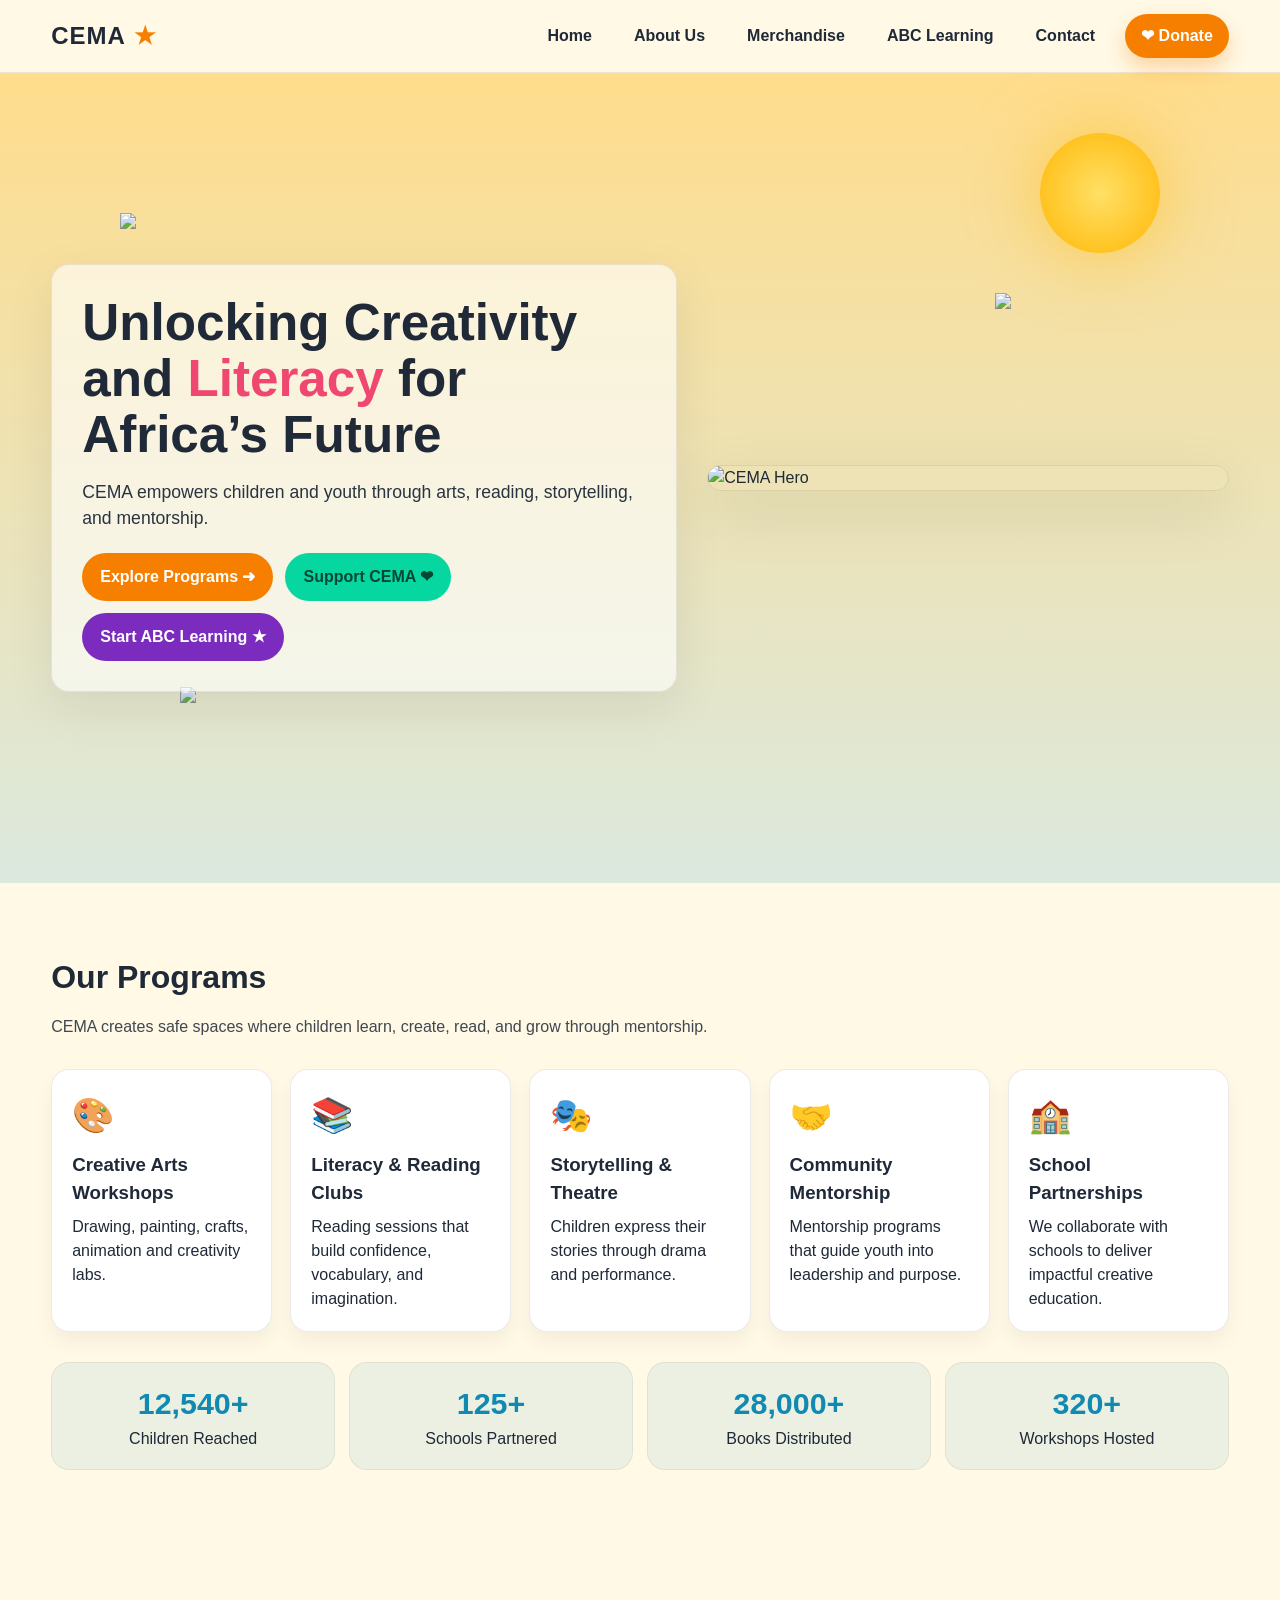
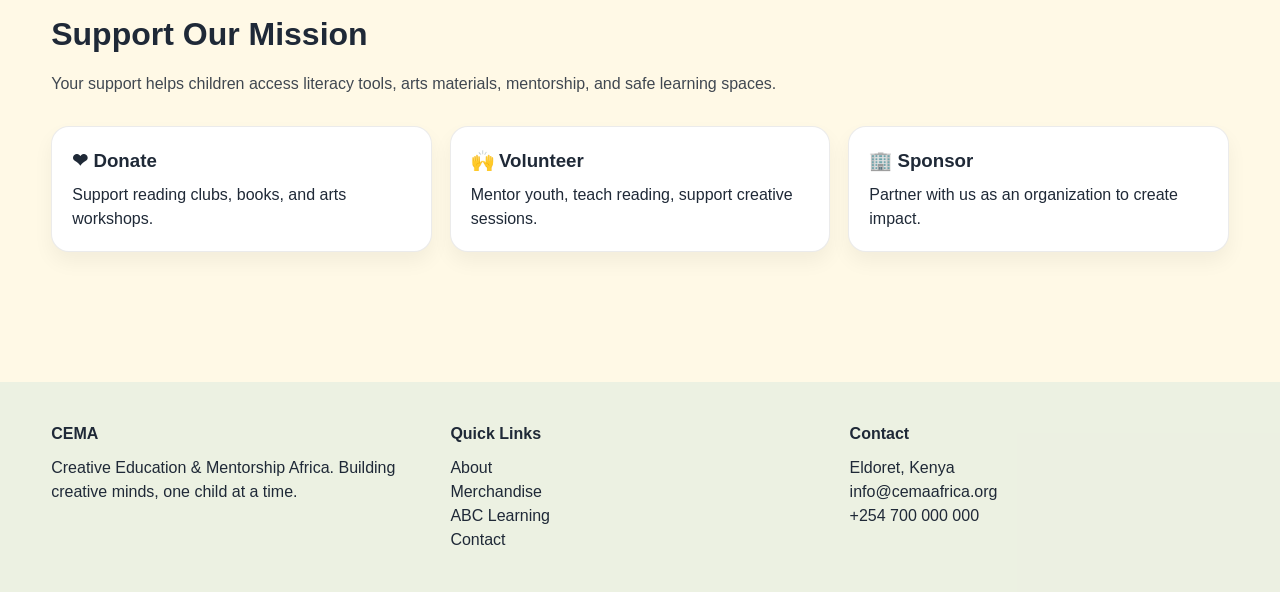
==== index.html @ 1381dd9b "Add files via upload" ====
<!DOCTYPE html>
<html lang="en">
<head>
  <meta charset="UTF-8"/>
  <meta name="viewport" content="width=device-width, initial-scale=1.0"/>
  <title>CEMA | Home</title>
  <link rel="stylesheet" href="style.css"/>
</head>
<body>

<header>
  <div class="container navbar">
    <div class="logo">CEMA<span>★</span></div>

    <div class="mobile-toggle" onclick="toggleMenu()">☰</div>

    <nav id="navLinks">
      <a href="index.html">Home</a>
      <a href="about.html">About Us</a>
      <a href="merchandise.html">Merchandise</a>
      <a href="abc.html">ABC Learning</a>
      <a href="contact.html">Contact</a>
      <a class="btn-donate" href="#support">❤ Donate</a>
    </nav>
  </div>
</header>

<section class="hero" id="hero">
  <div class="hero-bg" id="heroBg"></div>

  <div class="hero-scene" id="heroScene">
    <div class="sun"></div>

    <img class="float-book one" src="https://cdn-icons-png.flaticon.com/512/29/29302.png" />
    <img class="float-book two" src="https://cdn-icons-png.flaticon.com/512/29/29302.png" />
    <img class="float-book three" src="https://cdn-icons-png.flaticon.com/512/29/29302.png" />

    <img class="bird one" src="https://cdn-icons-png.flaticon.com/512/616/616490.png" />
    <img class="bird two" src="https://cdn-icons-png.flaticon.com/512/616/616490.png" />
  </div>

  <div class="container hero-content">
    <div class="hero-text">
      <h1>Unlocking Creativity and <span>Literacy</span> for Africa’s Future</h1>
      <p>
        CEMA empowers children and youth through arts, reading, storytelling,
        and mentorship.
      </p>

      <div class="hero-actions">
        <a href="#programs" class="btn primary">Explore Programs ➜</a>
        <a href="#support" class="btn green">Support CEMA ❤</a>
        <a href="abc.html" class="btn purple">Start ABC Learning ★</a>
      </div>
    </div>

    <div class="hero-illustration">
      <!-- Replace with your hero illustration -->
      <img src="https://images.unsplash.com/photo-1529390079861-591de354faf5?auto=format&fit=crop&w=1200&q=60" alt="CEMA Hero"/>
    </div>
  </div>
</section>

<section class="section" id="programs">
  <div class="container">
    <h2 class="section-title">Our Programs</h2>
    <p class="section-subtitle">
      CEMA creates safe spaces where children learn, create, read, and grow through mentorship.
    </p>

    <div class="card-grid">
      <div class="card">
        <div class="icon">🎨</div>
        <h3>Creative Arts Workshops</h3>
        <p>Drawing, painting, crafts, animation and creativity labs.</p>
      </div>

      <div class="card">
        <div class="icon">📚</div>
        <h3>Literacy & Reading Clubs</h3>
        <p>Reading sessions that build confidence, vocabulary, and imagination.</p>
      </div>

      <div class="card">
        <div class="icon">🎭</div>
        <h3>Storytelling & Theatre</h3>
        <p>Children express their stories through drama and performance.</p>
      </div>

      <div class="card">
        <div class="icon">🤝</div>
        <h3>Community Mentorship</h3>
        <p>Mentorship programs that guide youth into leadership and purpose.</p>
      </div>

      <div class="card">
        <div class="icon">🏫</div>
        <h3>School Partnerships</h3>
        <p>We collaborate with schools to deliver impactful creative education.</p>
      </div>
    </div>

    <div class="stats">
      <div class="stat-box">
        <h2>12,540+</h2>
        <p>Children Reached</p>
      </div>
      <div class="stat-box">
        <h2>125+</h2>
        <p>Schools Partnered</p>
      </div>
      <div class="stat-box">
        <h2>28,000+</h2>
        <p>Books Distributed</p>
      </div>
      <div class="stat-box">
        <h2>320+</h2>
        <p>Workshops Hosted</p>
      </div>
    </div>
  </div>
</section>

<section class="section" id="support">
  <div class="container">
    <h2 class="section-title">Support Our Mission</h2>
    <p class="section-subtitle">
      Your support helps children access literacy tools, arts materials, mentorship, and safe learning spaces.
    </p>

    <div class="card-grid">
      <div class="card">
        <h3>❤ Donate</h3>
        <p>Support reading clubs, books, and arts workshops.</p>
      </div>

      <div class="card">
        <h3>🙌 Volunteer</h3>
        <p>Mentor youth, teach reading, support creative sessions.</p>
      </div>

      <div class="card">
        <h3>🏢 Sponsor</h3>
        <p>Partner with us as an organization to create impact.</p>
      </div>
    </div>
  </div>
</section>

<footer>
  <div class="container footer-grid">
    <div>
      <h4>CEMA</h4>
      <p>Creative Education & Mentorship Africa. Building creative minds, one child at a time.</p>
    </div>

    <div>
      <h4>Quick Links</h4>
      <p><a href="about.html">About</a></p>
      <p><a href="merchandise.html">Merchandise</a></p>
      <p><a href="abc.html">ABC Learning</a></p>
      <p><a href="contact.html">Contact</a></p>
    </div>

    <div>
      <h4>Contact</h4>
      <p>Eldoret, Kenya</p>
      <p>info@cemaafrica.org</p>
      <p>+254 700 000 000</p>
    </div>
  </div>
</footer>

<script src="app.js"></script>
</body>
</html>
---- style.css ----
:root{
  --yellow:#FFD166;
  --orange:#F77F00;
  --red:#EF476F;
  --blue:#118AB2;
  --teal:#06D6A0;
  --purple:#7B2CBF;
  --cream:#FFF9E6;
  --dark:#1f2937;
  --soft:#f3f4f6;
  --radius:18px;
}

*{
  margin:0;
  padding:0;
  box-sizing:border-box;
}

body{
  font-family: "Poppins", Arial, sans-serif;
  background: var(--cream);
  color: var(--dark);
  line-height:1.5;
}

a{
  text-decoration:none;
  color: inherit;
}

.container{
  width: min(1200px, 92%);
  margin:auto;
}

header{
  position: sticky;
  top:0;
  z-index:100;
  background: rgba(255, 249, 230, 0.92);
  backdrop-filter: blur(10px);
  border-bottom: 1px solid rgba(0,0,0,0.08);
}

.navbar{
  display:flex;
  justify-content:space-between;
  align-items:center;
  padding:14px 0;
}

.logo{
  font-weight:900;
  font-size:24px;
  letter-spacing:1px;
  display:flex;
  align-items:center;
  gap:8px;
}

.logo span{
  color: var(--orange);
}

nav{
  display:flex;
  gap:18px;
  align-items:center;
}

nav a{
  font-weight:600;
  padding:8px 12px;
  border-radius:999px;
  transition:0.25s;
}

nav a:hover{
  background: rgba(17,138,178,0.12);
  color: var(--blue);
}

.btn-donate{
  background: var(--orange);
  color:white;
  padding:10px 16px;
  border-radius:999px;
  font-weight:800;
  box-shadow: 0 10px 20px rgba(247,127,0,0.3);
}

.btn-donate:hover{
  transform: translateY(-2px);
}

.mobile-toggle{
  display:none;
  cursor:pointer;
  font-size:22px;
  font-weight:800;
}

.hero{
  position:relative;
  min-height: 90vh;
  overflow:hidden;
  display:flex;
  align-items:center;
  padding:50px 0;
}

.hero-bg{
  position:absolute;
  inset:0;
  background: linear-gradient(180deg, rgba(255,209,102,0.7), rgba(17,138,178,0.15));
  z-index:1;
}

.hero-scene{
  position:absolute;
  inset:0;
  z-index:2;
  pointer-events:none;
}

.sun{
  position:absolute;
  top:60px;
  right:120px;
  width:120px;
  height:120px;
  border-radius:50%;
  background: radial-gradient(circle, #FFE066, #FFB703);
  box-shadow: 0 0 70px rgba(255,183,3,0.55);
  animation: pulse 4s ease-in-out infinite;
}

@keyframes pulse{
  0%,100%{ transform:scale(1);}
  50%{ transform:scale(1.08);}
}

.float-book{
  position:absolute;
  width:65px;
  opacity:0.95;
  animation: float 6s ease-in-out infinite;
}

.float-book.one{ top:140px; left:120px;}
.float-book.two{ top:220px; right:220px; animation-duration:7.5s;}
.float-book.three{ bottom:180px; left:180px; animation-duration:8s;}

@keyframes float{
  0%,100%{ transform:translateY(0px) rotate(-3deg);}
  50%{ transform:translateY(-18px) rotate(3deg);}
}

.bird{
  position:absolute;
  width:55px;
  top:110px;
  left:-100px;
  animation: fly 14s linear infinite;
  opacity:0.9;
}

.bird.two{
  top:170px;
  animation-duration:18s;
  animation-delay:2s;
}

@keyframes fly{
  0%{ transform:translateX(0px);}
  100%{ transform:translateX(140vw);}
}

.hero-content{
  position:relative;
  z-index:10;
  display:grid;
  grid-template-columns: 1.2fr 1fr;
  gap:30px;
  align-items:center;
}

.hero-text{
  background: rgba(255,255,255,0.6);
  padding:30px;
  border-radius: var(--radius);
  border: 1px solid rgba(0,0,0,0.08);
  box-shadow: 0 15px 50px rgba(0,0,0,0.08);
}

.hero-text h1{
  font-size: clamp(2.2rem, 4vw, 3.4rem);
  font-weight:900;
  line-height:1.1;
}

.hero-text h1 span{
  color: var(--red);
}

.hero-text p{
  margin-top:15px;
  font-size:1.1rem;
  opacity:0.95;
}

.hero-actions{
  display:flex;
  flex-wrap:wrap;
  gap:12px;
  margin-top:22px;
}

.btn{
  padding:12px 18px;
  border-radius:999px;
  font-weight:800;
  border:none;
  cursor:pointer;
  display:inline-flex;
  align-items:center;
  gap:10px;
  transition:0.25s;
}

.btn.primary{
  background: var(--orange);
  color:white;
}

.btn.green{
  background: var(--teal);
  color:#064635;
}

.btn.purple{
  background: var(--purple);
  color:white;
}

.btn:hover{
  transform: translateY(-3px);
}

.hero-illustration{
  position:relative;
  z-index:10;
  border-radius: var(--radius);
  overflow:hidden;
  border: 1px solid rgba(0,0,0,0.08);
  box-shadow: 0 20px 60px rgba(0,0,0,0.12);
}

.hero-illustration img{
  width:100%;
  height:100%;
  object-fit:cover;
  display:block;
}

.section{
  padding:70px 0;
}

.section-title{
  font-size:2rem;
  font-weight:900;
  margin-bottom:14px;
}

.section-subtitle{
  opacity:0.85;
  margin-bottom:30px;
}

.card-grid{
  display:grid;
  grid-template-columns: repeat(auto-fit, minmax(220px, 1fr));
  gap:18px;
}

.card{
  background:white;
  border-radius: var(--radius);
  padding:20px;
  border:1px solid rgba(0,0,0,0.08);
  transition:0.25s;
  box-shadow: 0 10px 20px rgba(0,0,0,0.05);
}

.card:hover{
  transform: translateY(-6px);
}

.card .icon{
  font-size:34px;
  margin-bottom:10px;
}

.card h3{
  font-weight:900;
  margin-bottom:8px;
}

.stats{
  display:grid;
  grid-template-columns: repeat(auto-fit, minmax(200px, 1fr));
  gap:14px;
  margin-top:30px;
}

.stat-box{
  background: rgba(17,138,178,0.08);
  border-radius: var(--radius);
  padding:18px;
  text-align:center;
  border:1px solid rgba(0,0,0,0.06);
}

.stat-box h2{
  font-size:1.9rem;
  font-weight:900;
  color: var(--blue);
}

.shop-grid{
  display:grid;
  grid-template-columns: repeat(auto-fit, minmax(230px, 1fr));
  gap:18px;
}

.product{
  background:white;
  border-radius: var(--radius);
  padding:16px;
  border:1px solid rgba(0,0,0,0.08);
  transition:0.25s;
}

.product:hover{
  transform: translateY(-6px);
}

.product img{
  width:100%;
  border-radius:14px;
  height:170px;
  object-fit:cover;
  margin-bottom:12px;
}

.product h4{
  font-weight:900;
}

.product .price{
  color: var(--red);
  font-weight:900;
  margin-top:6px;
}

.product button{
  width:100%;
  margin-top:12px;
  padding:10px;
  border-radius:999px;
  background: var(--orange);
  border:none;
  color:white;
  font-weight:800;
  cursor:pointer;
}

.filters{
  display:flex;
  flex-wrap:wrap;
  gap:10px;
  margin-bottom:18px;
}

.filter-btn{
  padding:8px 14px;
  border-radius:999px;
  border:1px solid rgba(0,0,0,0.12);
  cursor:pointer;
  background:white;
  font-weight:700;
}

.filter-btn.active{
  background: var(--blue);
  color:white;
}

.cart-popup{
  position: fixed;
  top:90px;
  right:18px;
  background:white;
  border-radius: var(--radius);
  padding:16px;
  width:320px;
  box-shadow: 0 25px 70px rgba(0,0,0,0.2);
  border:1px solid rgba(0,0,0,0.1);
  display:none;
  z-index:999;
}

.cart-popup.show{
  display:block;
}

.cart-popup h3{
  font-weight:900;
  margin-bottom:10px;
}

.cart-items{
  max-height:180px;
  overflow:auto;
  padding-right:6px;
}

.cart-item{
  display:flex;
  justify-content:space-between;
  margin-bottom:8px;
  font-size:0.95rem;
}

.cart-footer{
  margin-top:10px;
  font-weight:900;
  display:flex;
  justify-content:space-between;
}

.abc-layout{
  display:grid;
  grid-template-columns: 220px 1fr 160px;
  gap:18px;
}

.letters{
  background:white;
  border-radius: var(--radius);
  padding:14px;
  border:1px solid rgba(0,0,0,0.08);
}

.letters-grid{
  display:grid;
  grid-template-columns: repeat(4, 1fr);
  gap:10px;
}

.letter-btn{
  padding:12px;
  border-radius:12px;
  border:none;
  background: rgba(17,138,178,0.1);
  font-weight:900;
  cursor:pointer;
}

.letter-btn.active{
  background: var(--orange);
  color:white;
}

.stage{
  background: white;
  border-radius: var(--radius);
  border:1px solid rgba(0,0,0,0.08);
  min-height:420px;
  position:relative;
  overflow:hidden;
  padding:20px;
}

.stage h2{
  font-size:4rem;
  font-weight:900;
  color: var(--orange);
}

.object{
  position:absolute;
  font-size:50px;
  cursor:pointer;
  transition:0.25s;
}

.object:hover{
  transform: scale(1.15);
}

.magic-panel{
  background:white;
  border-radius: var(--radius);
  padding:14px;
  border:1px solid rgba(0,0,0,0.08);
  display:flex;
  flex-direction:column;
  gap:12px;
  align-items:center;
}

.magic-btn{
  width:100%;
  padding:14px;
  border-radius:14px;
  border:none;
  background: var(--purple);
  color:white;
  font-weight:900;
  cursor:pointer;
}

.magic-btn:hover{
  transform: translateY(-3px);
}

.word-box{
  margin-top:16px;
  background: rgba(255,209,102,0.2);
  padding:14px;
  border-radius:14px;
  font-weight:900;
  display:flex;
  justify-content:space-between;
  align-items:center;
}

.audio-btn{
  background: var(--blue);
  border:none;
  color:white;
  padding:10px 14px;
  border-radius:999px;
  cursor:pointer;
  font-weight:800;
}

.form{
  background:white;
  padding:25px;
  border-radius: var(--radius);
  border:1px solid rgba(0,0,0,0.08);
  max-width:700px;
}

.form input, .form textarea{
  width:100%;
  padding:12px;
  border-radius:14px;
  border:1px solid rgba(0,0,0,0.15);
  margin-top:10px;
  font-size:1rem;
}

.form button{
  margin-top:14px;
  width:100%;
  padding:14px;
  border:none;
  border-radius:999px;
  background: var(--orange);
  color:white;
  font-weight:900;
  cursor:pointer;
}

footer{
  padding:40px 0;
  background: rgba(17,138,178,0.08);
  margin-top:60px;
}

.footer-grid{
  display:grid;
  grid-template-columns: repeat(auto-fit, minmax(220px, 1fr));
  gap:20px;
}

.footer-grid h4{
  font-weight:900;
  margin-bottom:10px;
}

@media(max-width: 900px){
  .hero-content{
    grid-template-columns: 1fr;
  }

  nav{
    display:none;
    flex-direction:column;
    align-items:flex-start;
    padding:10px 0;
    gap:10px;
  }

  nav.show{
    display:flex;
  }

  .mobile-toggle{
    display:block;
  }

  .abc-layout{
    grid-template-columns: 1fr;
  }
}
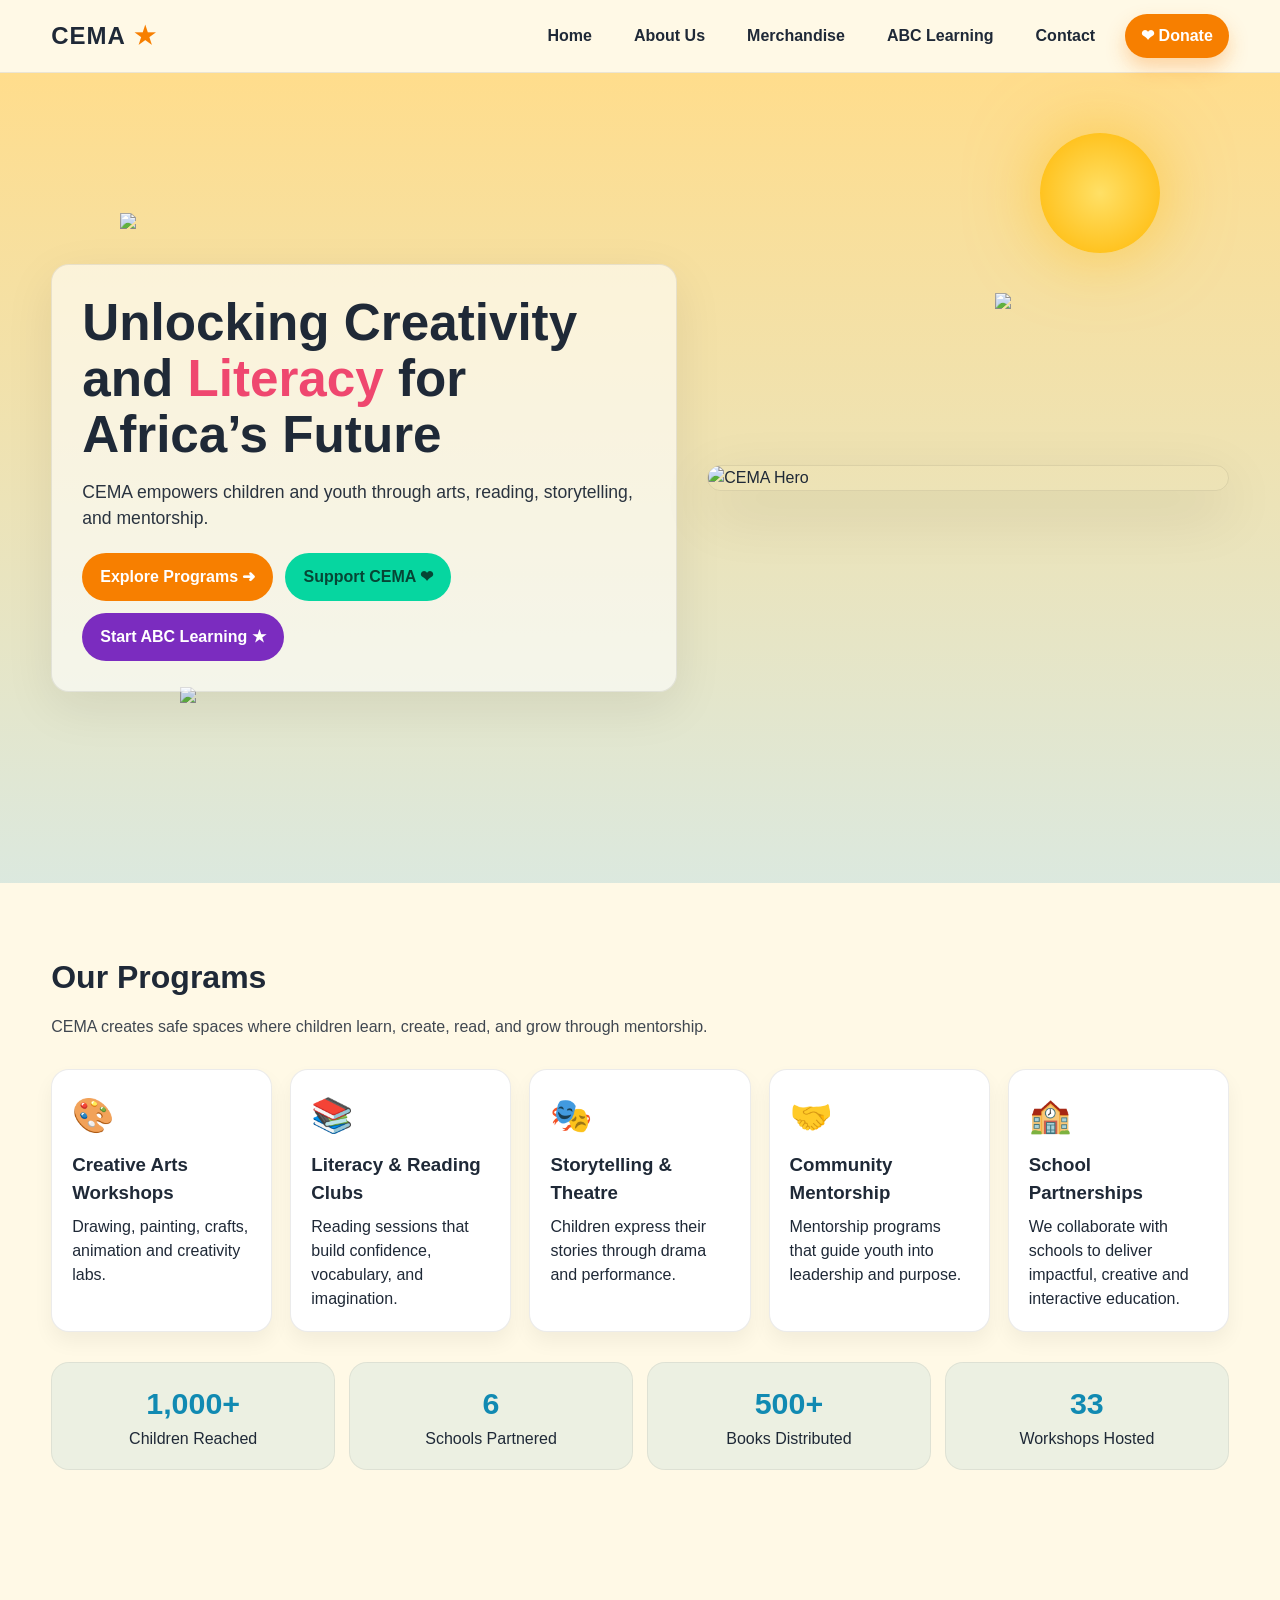
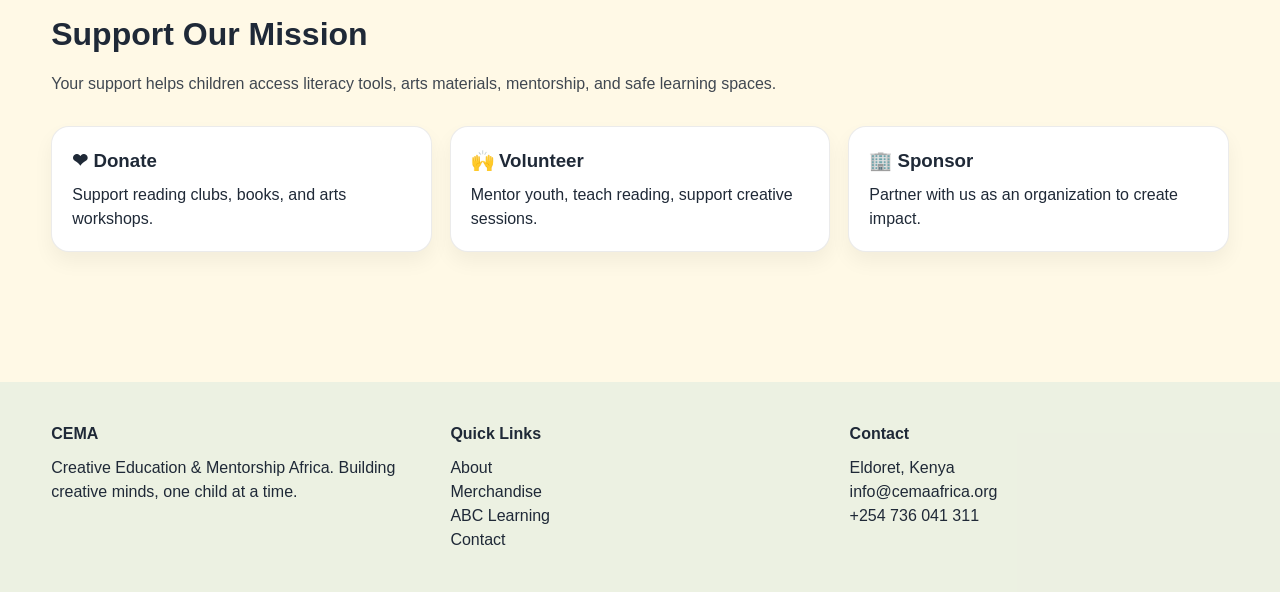
==== commit e7f0d0e5: "Update statistics and contact information in index.html" ====
--- a/index.html
+++ b/index.html
@@ -96,25 +96,25 @@
       <div class="card">
         <div class="icon">🏫</div>
         <h3>School Partnerships</h3>
-        <p>We collaborate with schools to deliver impactful creative education.</p>
+        <p>We collaborate with schools to deliver impactful, creative and interactive education.</p>
       </div>
     </div>
 
     <div class="stats">
       <div class="stat-box">
-        <h2>12,540+</h2>
+        <h2>1,000+</h2>
         <p>Children Reached</p>
       </div>
       <div class="stat-box">
-        <h2>125+</h2>
+        <h2>6</h2>
         <p>Schools Partnered</p>
       </div>
       <div class="stat-box">
-        <h2>28,000+</h2>
+        <h2>500+</h2>
         <p>Books Distributed</p>
       </div>
       <div class="stat-box">
-        <h2>320+</h2>
+        <h2>33</h2>
         <p>Workshops Hosted</p>
       </div>
     </div>
@@ -166,11 +166,11 @@
       <h4>Contact</h4>
       <p>Eldoret, Kenya</p>
       <p>info@cemaafrica.org</p>
-      <p>+254 700 000 000</p>
+      <p>+254 736 041 311</p>
     </div>
   </div>
 </footer>
 
 <script src="app.js"></script>
 </body>
-</html>+</html>
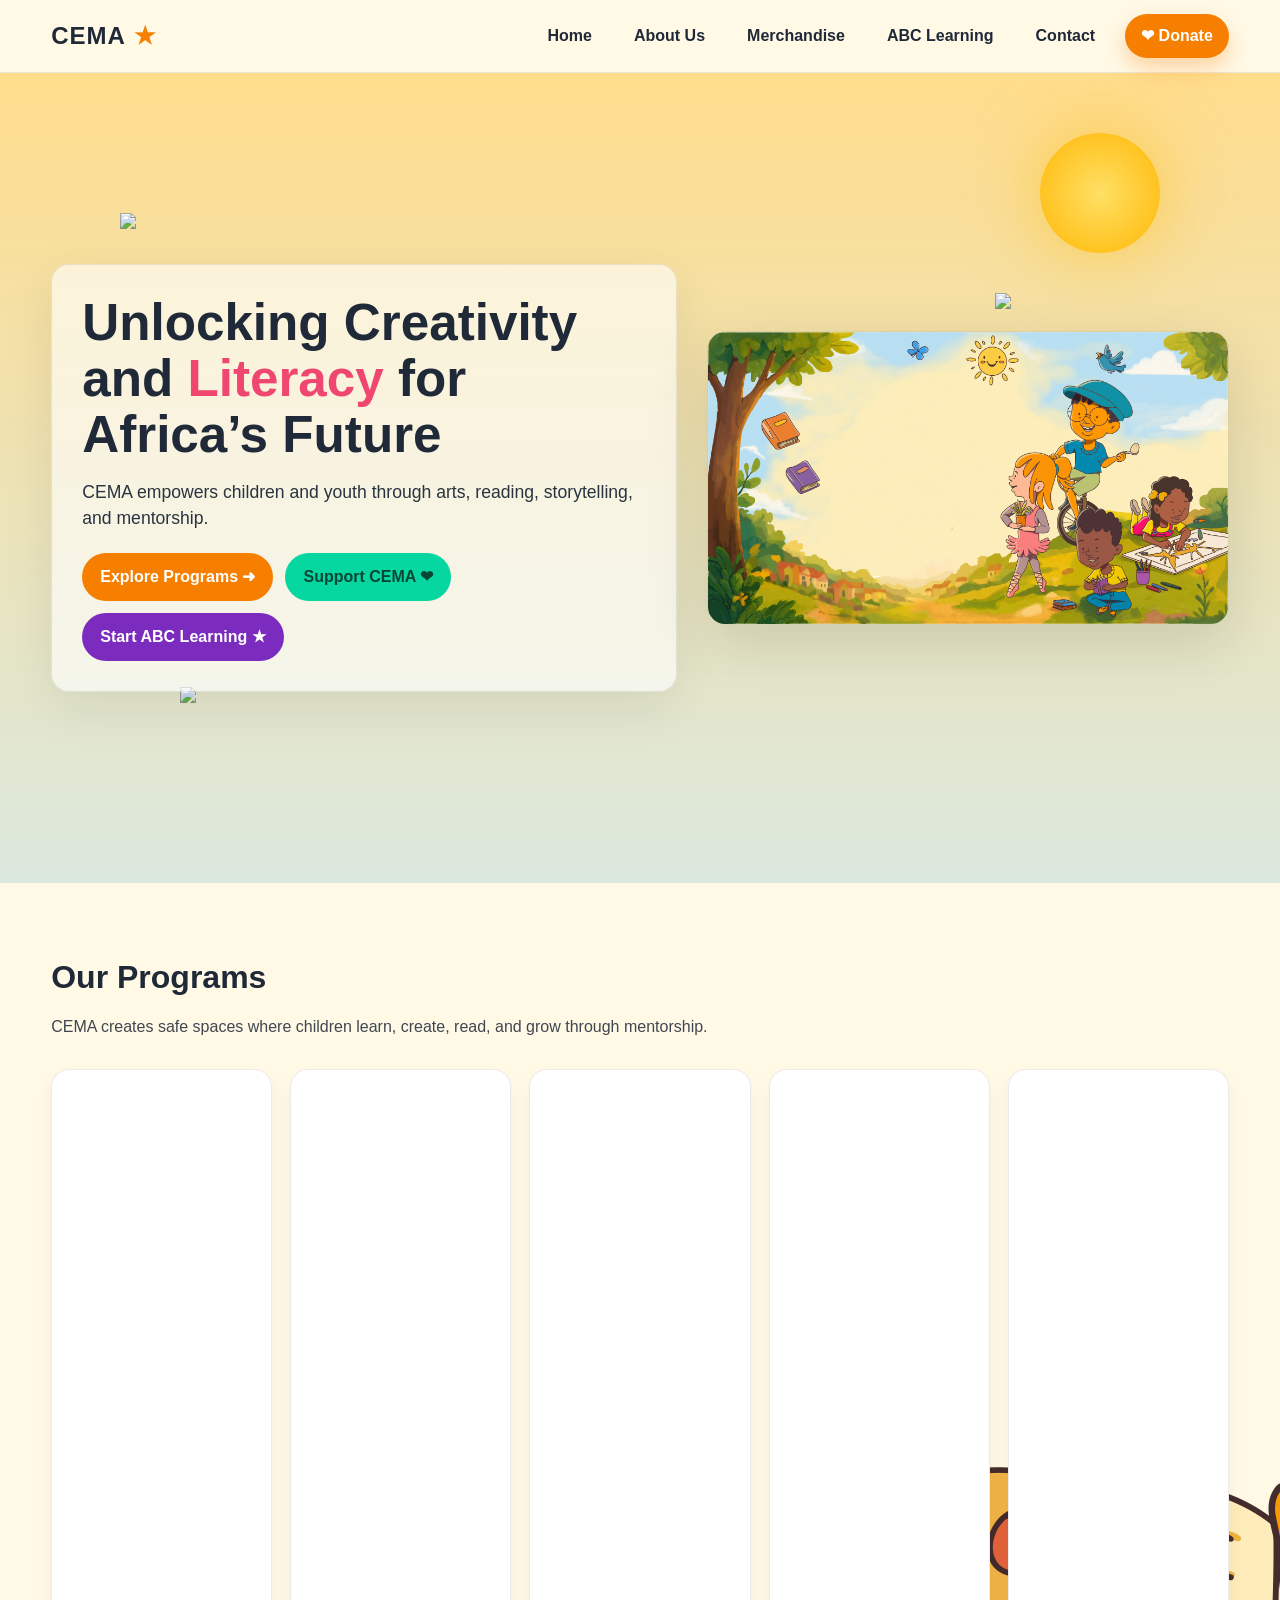
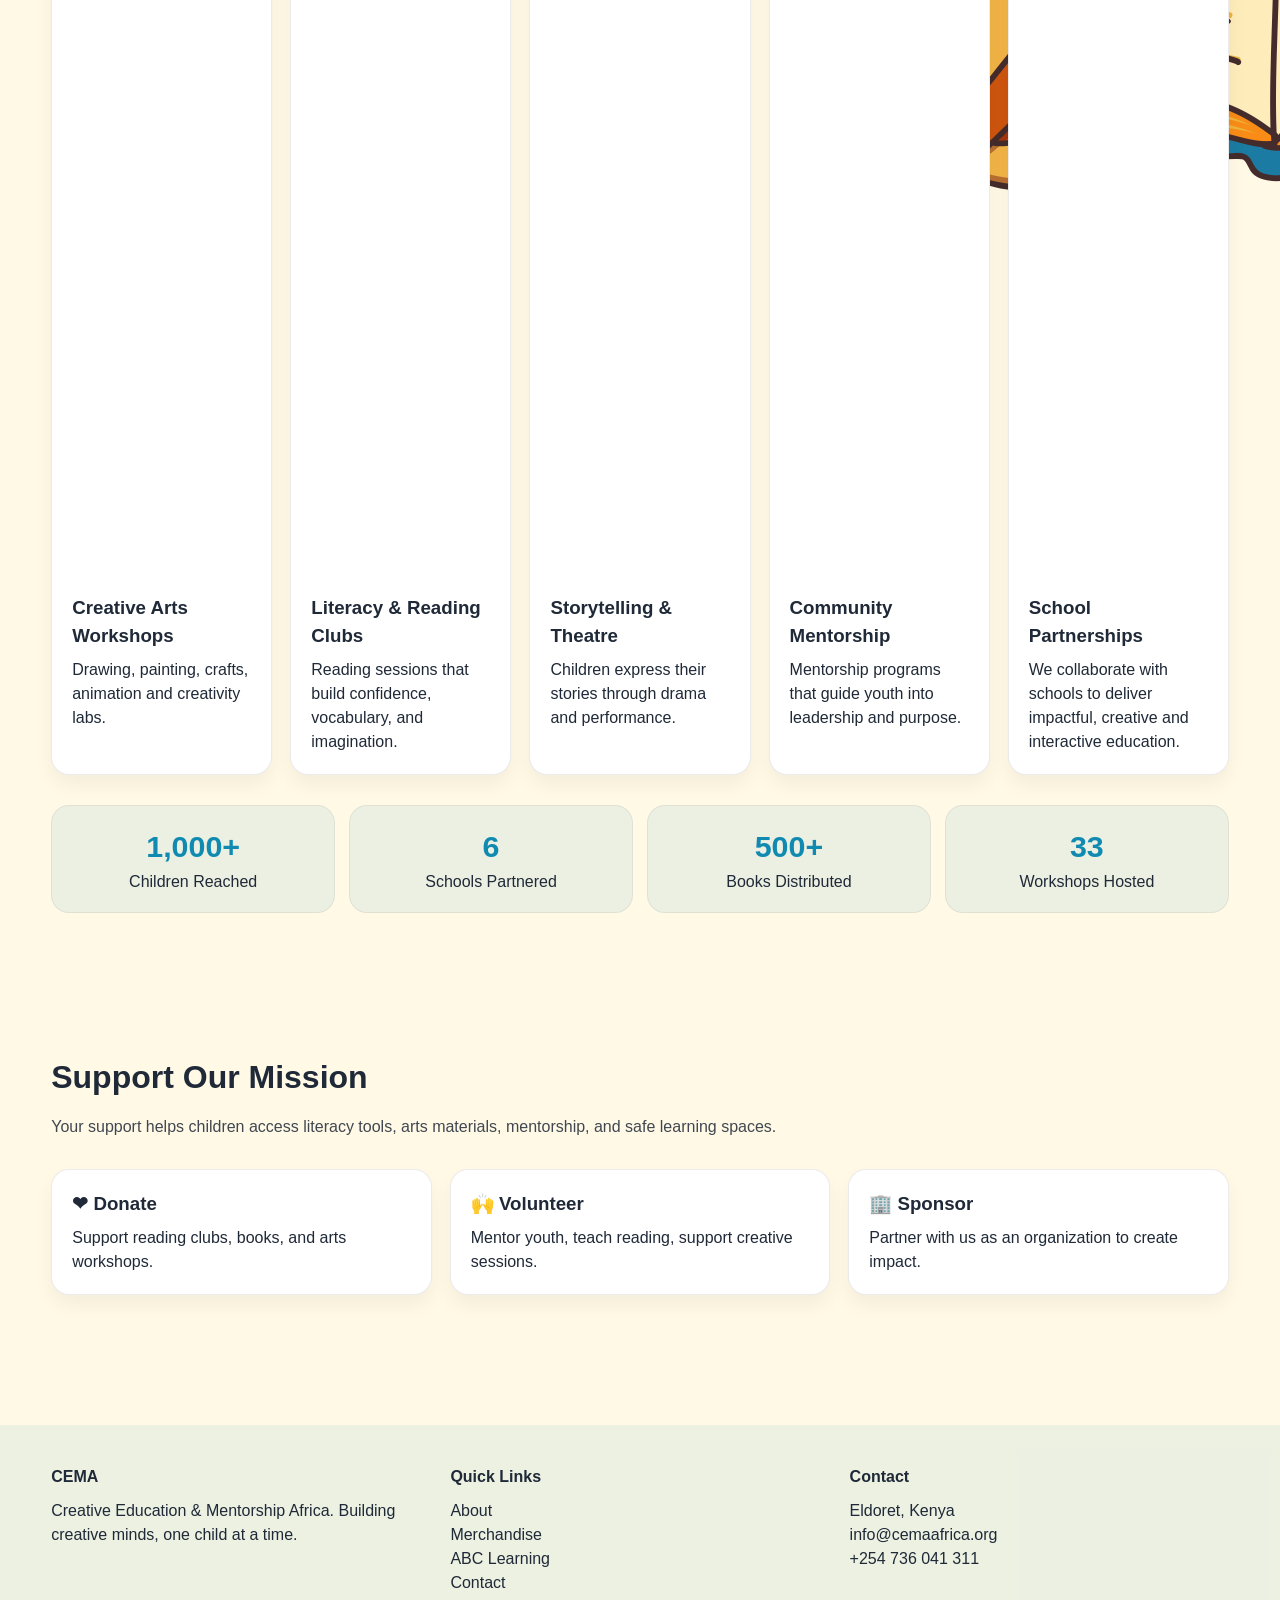
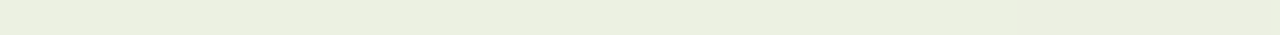
==== commit 28c4b50c: "cards" ====
--- a/index.html
+++ b/index.html
@@ -56,7 +56,7 @@
 
     <div class="hero-illustration">
       <!-- Replace with your hero illustration -->
-      <img src="https://images.unsplash.com/photo-1529390079861-591de354faf5?auto=format&fit=crop&w=1200&q=60" alt="CEMA Hero"/>
+      <img src="assets/images/hero.png" alt="CEMA Hero illustration"/>
     </div>
   </div>
 </section>
@@ -70,31 +70,41 @@
 
     <div class="card-grid">
       <div class="card">
-        <div class="icon">🎨</div>
+        <div class="icon">
+          <img src="assets/icons/palette.png" alt="Creative Arts">
+        </div>
         <h3>Creative Arts Workshops</h3>
         <p>Drawing, painting, crafts, animation and creativity labs.</p>
       </div>
 
       <div class="card">
-        <div class="icon">📚</div>
+        <div class="icon">
+          <img src="assets/icons/book.png" alt="Reading Clubs">
+        </div>
         <h3>Literacy & Reading Clubs</h3>
         <p>Reading sessions that build confidence, vocabulary, and imagination.</p>
       </div>
 
       <div class="card">
-        <div class="icon">🎭</div>
+        <div class="icon">
+          <img src="assets/icons/theatre.png" alt="Theatre">
+        </div>
         <h3>Storytelling & Theatre</h3>
         <p>Children express their stories through drama and performance.</p>
       </div>
 
       <div class="card">
-        <div class="icon">🤝</div>
+        <div class="icon">
+          <img src="assets/icons/community.png" alt="Community">
+        </div>
         <h3>Community Mentorship</h3>
         <p>Mentorship programs that guide youth into leadership and purpose.</p>
       </div>
 
       <div class="card">
-        <div class="icon">🏫</div>
+        <div class="icon">
+          <img src="assets/icons/school.png" alt="School Partnerships">
+        </div>
         <h3>School Partnerships</h3>
         <p>We collaborate with schools to deliver impactful, creative and interactive education.</p>
       </div>
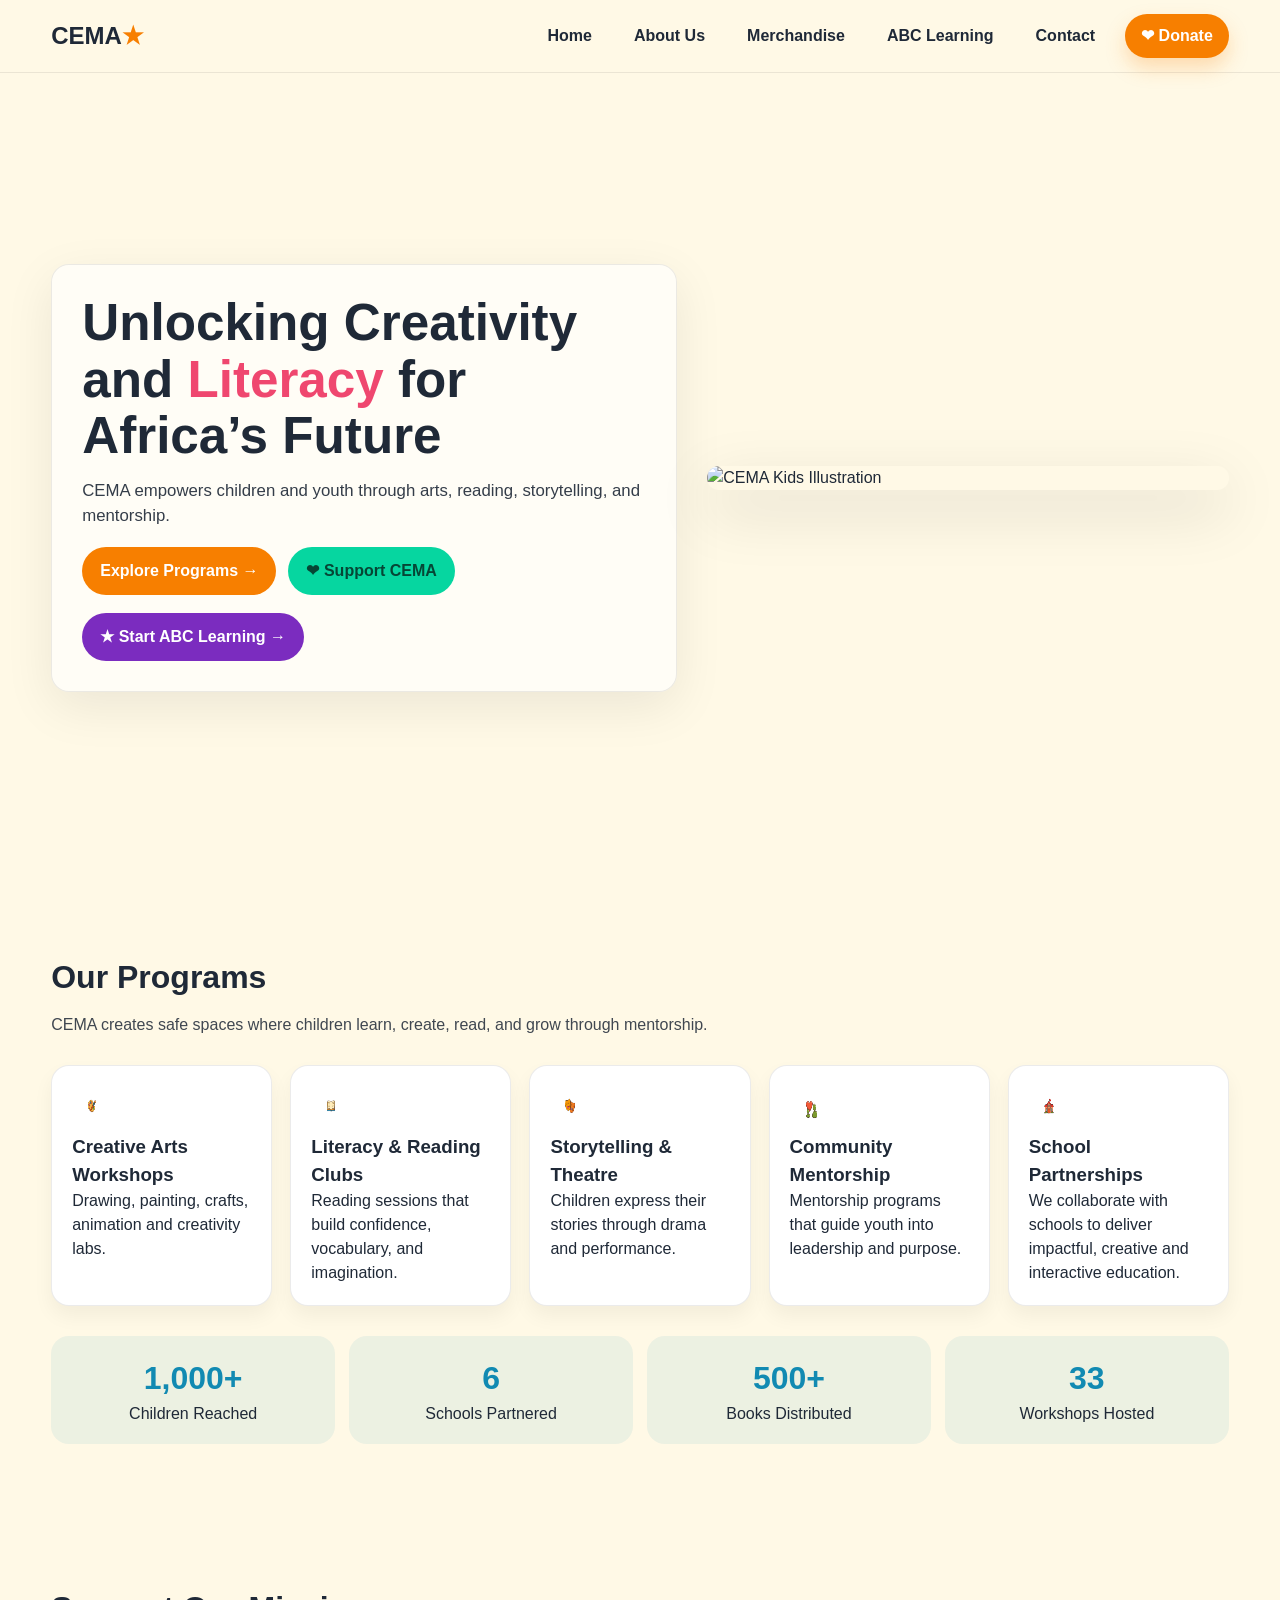
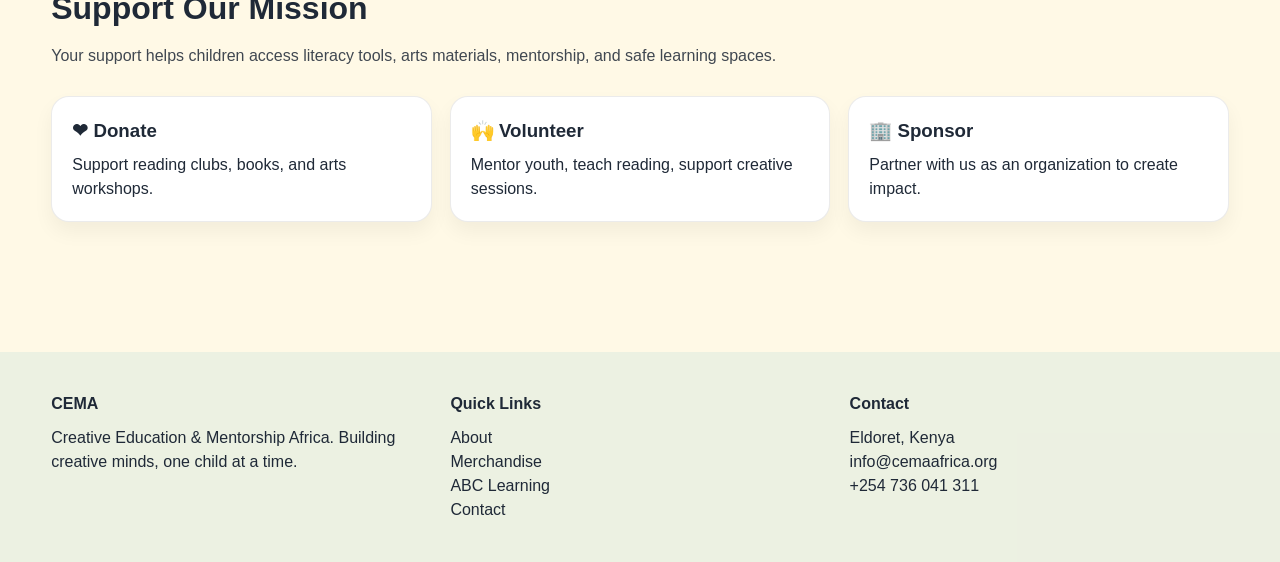
==== commit cfafdcf0: "styling" ====
--- a/index.html
+++ b/index.html
@@ -25,39 +25,39 @@
   </div>
 </header>
 
-<section class="hero" id="hero">
-  <div class="hero-bg" id="heroBg"></div>
+<section class="hero">
+  <div class="hero-inner">
 
-  <div class="hero-scene" id="heroScene">
-    <div class="sun"></div>
+    <div class="hero-left">
+      <div class="hero-card">
+        <h1>
+          Unlocking Creativity <br />
+          and <span class="highlight-red">Literacy</span> for <br />
+          Africa’s Future
+        </h1>
 
-    <img class="float-book one" src="https://cdn-icons-png.flaticon.com/512/29/29302.png" />
-    <img class="float-book two" src="https://cdn-icons-png.flaticon.com/512/29/29302.png" />
-    <img class="float-book three" src="https://cdn-icons-png.flaticon.com/512/29/29302.png" />
+        <p>
+          CEMA empowers children and youth through arts, reading,
+          storytelling, and mentorship.
+        </p>
 
-    <img class="bird one" src="https://cdn-icons-png.flaticon.com/512/616/616490.png" />
-    <img class="bird two" src="https://cdn-icons-png.flaticon.com/512/616/616490.png" />
-  </div>
+        <div class="hero-buttons">
+          <a href="#programs" class="btn btn-orange">Explore Programs →</a>
+          <a href="#support" class="btn btn-green">❤ Support CEMA</a>
+        </div>
 
-  <div class="container hero-content">
-    <div class="hero-text">
-      <h1>Unlocking Creativity and <span>Literacy</span> for Africa’s Future</h1>
-      <p>
-        CEMA empowers children and youth through arts, reading, storytelling,
-        and mentorship.
-      </p>
-
-      <div class="hero-actions">
-        <a href="#programs" class="btn primary">Explore Programs ➜</a>
-        <a href="#support" class="btn green">Support CEMA ❤</a>
-        <a href="abc.html" class="btn purple">Start ABC Learning ★</a>
+        <div class="hero-buttons secondary">
+          <a href="#abc-learning" class="btn btn-purple">★ Start ABC Learning →</a>
+        </div>
       </div>
     </div>
 
-    <div class="hero-illustration">
-      <!-- Replace with your hero illustration -->
-      <img src="assets/images/hero.png" alt="CEMA Hero illustration"/>
+    <div class="hero-right">
+      <div class="hero-image-frame">
+        <img src="assets/hero.png" alt="CEMA Kids Illustration" />
+      </div>
     </div>
+
   </div>
 </section>
 
--- a/style.css
+++ b/style.css
@@ -7,10 +7,10 @@
   --purple:#7B2CBF;
   --cream:#FFF9E6;
   --dark:#1f2937;
-  --soft:#f3f4f6;
   --radius:18px;
 }
 
+/* RESET */
 *{
   margin:0;
   padding:0;
@@ -18,29 +18,32 @@
 }
 
 body{
-  font-family: "Poppins", Arial, sans-serif;
-  background: var(--cream);
-  color: var(--dark);
+  font-family:"Poppins", Arial, sans-serif;
+  background:var(--cream);
+  color:var(--dark);
   line-height:1.5;
 }
 
+/* LINKS */
 a{
   text-decoration:none;
-  color: inherit;
-}
-
+  color:inherit;
+}
+
+/* CONTAINER */
 .container{
-  width: min(1200px, 92%);
+  width:min(1200px, 92%);
   margin:auto;
 }
 
+/* ================= HEADER ================= */
 header{
-  position: sticky;
+  position:sticky;
   top:0;
   z-index:100;
-  background: rgba(255, 249, 230, 0.92);
-  backdrop-filter: blur(10px);
-  border-bottom: 1px solid rgba(0,0,0,0.08);
+  background:rgba(255, 249, 230, 0.92);
+  backdrop-filter:blur(10px);
+  border-bottom:1px solid rgba(0,0,0,0.08);
 }
 
 .navbar{
@@ -53,14 +56,10 @@
 .logo{
   font-weight:900;
   font-size:24px;
-  letter-spacing:1px;
-  display:flex;
-  align-items:center;
-  gap:8px;
 }
 
 .logo span{
-  color: var(--orange);
+  color:var(--orange);
 }
 
 nav{
@@ -77,193 +76,125 @@
 }
 
 nav a:hover{
-  background: rgba(17,138,178,0.12);
-  color: var(--blue);
-}
-
+  background:rgba(17,138,178,0.12);
+  color:var(--blue);
+}
+
+.mobile-toggle{
+  display:none;
+  font-size:26px;
+  cursor:pointer;
+}
+
+/* ================= BUTTONS ================= */
 .btn-donate{
-  background: var(--orange);
+  background:var(--orange);
   color:white;
   padding:10px 16px;
   border-radius:999px;
   font-weight:800;
-  box-shadow: 0 10px 20px rgba(247,127,0,0.3);
+  box-shadow:0 10px 20px rgba(247,127,0,0.25);
+  transition:0.25s;
 }
 
 .btn-donate:hover{
-  transform: translateY(-2px);
-}
-
-.mobile-toggle{
-  display:none;
-  cursor:pointer;
-  font-size:22px;
-  font-weight:800;
-}
-
-.hero{
-  position:relative;
-  min-height: 90vh;
-  overflow:hidden;
-  display:flex;
-  align-items:center;
-  padding:50px 0;
-}
-
-.hero-bg{
-  position:absolute;
-  inset:0;
-  background: linear-gradient(180deg, rgba(255,209,102,0.7), rgba(17,138,178,0.15));
-  z-index:1;
-}
-
-.hero-scene{
-  position:absolute;
-  inset:0;
-  z-index:2;
-  pointer-events:none;
-}
-
-.sun{
-  position:absolute;
-  top:60px;
-  right:120px;
-  width:120px;
-  height:120px;
-  border-radius:50%;
-  background: radial-gradient(circle, #FFE066, #FFB703);
-  box-shadow: 0 0 70px rgba(255,183,3,0.55);
-  animation: pulse 4s ease-in-out infinite;
-}
-
-@keyframes pulse{
-  0%,100%{ transform:scale(1);}
-  50%{ transform:scale(1.08);}
-}
-
-.float-book{
-  position:absolute;
-  width:65px;
-  opacity:0.95;
-  animation: float 6s ease-in-out infinite;
-}
-
-.float-book.one{ top:140px; left:120px;}
-.float-book.two{ top:220px; right:220px; animation-duration:7.5s;}
-.float-book.three{ bottom:180px; left:180px; animation-duration:8s;}
-
-@keyframes float{
-  0%,100%{ transform:translateY(0px) rotate(-3deg);}
-  50%{ transform:translateY(-18px) rotate(3deg);}
-}
-
-.bird{
-  position:absolute;
-  width:55px;
-  top:110px;
-  left:-100px;
-  animation: fly 14s linear infinite;
-  opacity:0.9;
-}
-
-.bird.two{
-  top:170px;
-  animation-duration:18s;
-  animation-delay:2s;
-}
-
-@keyframes fly{
-  0%{ transform:translateX(0px);}
-  100%{ transform:translateX(140vw);}
-}
-
-.hero-content{
-  position:relative;
-  z-index:10;
-  display:grid;
-  grid-template-columns: 1.2fr 1fr;
-  gap:30px;
-  align-items:center;
-}
-
-.hero-text{
-  background: rgba(255,255,255,0.6);
-  padding:30px;
-  border-radius: var(--radius);
-  border: 1px solid rgba(0,0,0,0.08);
-  box-shadow: 0 15px 50px rgba(0,0,0,0.08);
-}
-
-.hero-text h1{
-  font-size: clamp(2.2rem, 4vw, 3.4rem);
-  font-weight:900;
-  line-height:1.1;
-}
-
-.hero-text h1 span{
-  color: var(--red);
-}
-
-.hero-text p{
-  margin-top:15px;
-  font-size:1.1rem;
-  opacity:0.95;
-}
-
-.hero-actions{
+  transform:translateY(-2px);
+}
+
+/* HERO BUTTONS */
+.hero-buttons{
   display:flex;
   flex-wrap:wrap;
   gap:12px;
-  margin-top:22px;
-}
-
-.btn{
+  margin-top:18px;
+}
+
+.btn-orange{
+  background:var(--orange);
+  color:white;
   padding:12px 18px;
   border-radius:999px;
   font-weight:800;
-  border:none;
-  cursor:pointer;
-  display:inline-flex;
+}
+
+.btn-green{
+  background:var(--teal);
+  color:#064635;
+  padding:12px 18px;
+  border-radius:999px;
+  font-weight:800;
+}
+
+.btn-purple{
+  background:var(--purple);
+  color:white;
+  padding:12px 18px;
+  border-radius:999px;
+  font-weight:800;
+}
+
+/* ================= HERO ================= */
+.hero{
+  position:relative;
+  min-height:90vh;
+  display:flex;
   align-items:center;
-  gap:10px;
-  transition:0.25s;
-}
-
-.btn.primary{
-  background: var(--orange);
-  color:white;
-}
-
-.btn.green{
-  background: var(--teal);
-  color:#064635;
-}
-
-.btn.purple{
-  background: var(--purple);
-  color:white;
-}
-
-.btn:hover{
-  transform: translateY(-3px);
-}
-
-.hero-illustration{
+  padding:60px 0;
+  overflow:hidden;
+}
+
+/* layout container inside hero */
+.hero-inner{
+  width:min(1200px, 92%);
+  margin:auto;
+  display:grid;
+  grid-template-columns:1.2fr 1fr;
+  gap:30px;
+  align-items:center;
   position:relative;
-  z-index:10;
-  border-radius: var(--radius);
+  z-index:2;
+}
+
+/* left side card */
+.hero-card{
+  background:rgba(255,255,255,0.65);
+  padding:30px;
+  border-radius:var(--radius);
+  border:1px solid rgba(0,0,0,0.08);
+  box-shadow:0 15px 50px rgba(0,0,0,0.08);
+}
+
+.hero-card h1{
+  font-size:clamp(2rem, 4vw, 3.2rem);
+  font-weight:900;
+  line-height:1.1;
+}
+
+.highlight-red{
+  color:var(--red);
+}
+
+.hero-card p{
+  margin-top:14px;
+  font-size:1.05rem;
+  opacity:0.9;
+}
+
+/* right image */
+.hero-image-frame{
+  border-radius:var(--radius);
   overflow:hidden;
-  border: 1px solid rgba(0,0,0,0.08);
-  box-shadow: 0 20px 60px rgba(0,0,0,0.12);
-}
-
-.hero-illustration img{
+  box-shadow:0 20px 60px rgba(0,0,0,0.15);
+}
+
+.hero-image-frame img{
   width:100%;
   height:100%;
+  display:block;
   object-fit:cover;
-  display:block;
-}
-
+}
+
+/* ================= SECTIONS ================= */
 .section{
   padding:70px 0;
 }
@@ -271,321 +202,75 @@
 .section-title{
   font-size:2rem;
   font-weight:900;
-  margin-bottom:14px;
+  margin-bottom:12px;
 }
 
 .section-subtitle{
   opacity:0.85;
-  margin-bottom:30px;
-}
-
+  margin-bottom:28px;
+}
+
+/* ================= CARDS ================= */
 .card-grid{
   display:grid;
-  grid-template-columns: repeat(auto-fit, minmax(220px, 1fr));
+  grid-template-columns:repeat(auto-fit, minmax(220px, 1fr));
   gap:18px;
 }
 
 .card{
   background:white;
-  border-radius: var(--radius);
+  border-radius:var(--radius);
   padding:20px;
   border:1px solid rgba(0,0,0,0.08);
   transition:0.25s;
-  box-shadow: 0 10px 20px rgba(0,0,0,0.05);
+  box-shadow:0 10px 20px rgba(0,0,0,0.05);
 }
 
 .card:hover{
-  transform: translateY(-6px);
-}
-
-.card .icon{
-  font-size:34px;
-  margin-bottom:10px;
-}
-
-.card h3{
-  font-weight:900;
-  margin-bottom:8px;
-}
-
+  transform:translateY(-6px);
+}
+
+.card .icon img{
+  width:40px;
+  height:40px;
+}
+
+/* ================= STATS ================= */
 .stats{
   display:grid;
-  grid-template-columns: repeat(auto-fit, minmax(200px, 1fr));
+  grid-template-columns:repeat(auto-fit, minmax(180px, 1fr));
   gap:14px;
   margin-top:30px;
 }
 
 .stat-box{
-  background: rgba(17,138,178,0.08);
-  border-radius: var(--radius);
+  background:rgba(17,138,178,0.08);
+  border-radius:var(--radius);
   padding:18px;
   text-align:center;
-  border:1px solid rgba(0,0,0,0.06);
 }
 
 .stat-box h2{
-  font-size:1.9rem;
-  font-weight:900;
-  color: var(--blue);
-}
-
-.shop-grid{
-  display:grid;
-  grid-template-columns: repeat(auto-fit, minmax(230px, 1fr));
-  gap:18px;
-}
-
-.product{
-  background:white;
-  border-radius: var(--radius);
-  padding:16px;
-  border:1px solid rgba(0,0,0,0.08);
-  transition:0.25s;
-}
-
-.product:hover{
-  transform: translateY(-6px);
-}
-
-.product img{
-  width:100%;
-  border-radius:14px;
-  height:170px;
-  object-fit:cover;
-  margin-bottom:12px;
-}
-
-.product h4{
-  font-weight:900;
-}
-
-.product .price{
-  color: var(--red);
-  font-weight:900;
-  margin-top:6px;
-}
-
-.product button{
-  width:100%;
-  margin-top:12px;
-  padding:10px;
-  border-radius:999px;
-  background: var(--orange);
-  border:none;
-  color:white;
-  font-weight:800;
-  cursor:pointer;
-}
-
-.filters{
-  display:flex;
-  flex-wrap:wrap;
-  gap:10px;
-  margin-bottom:18px;
-}
-
-.filter-btn{
-  padding:8px 14px;
-  border-radius:999px;
-  border:1px solid rgba(0,0,0,0.12);
-  cursor:pointer;
-  background:white;
-  font-weight:700;
-}
-
-.filter-btn.active{
-  background: var(--blue);
-  color:white;
-}
-
-.cart-popup{
-  position: fixed;
-  top:90px;
-  right:18px;
-  background:white;
-  border-radius: var(--radius);
-  padding:16px;
-  width:320px;
-  box-shadow: 0 25px 70px rgba(0,0,0,0.2);
-  border:1px solid rgba(0,0,0,0.1);
-  display:none;
-  z-index:999;
-}
-
-.cart-popup.show{
-  display:block;
-}
-
-.cart-popup h3{
-  font-weight:900;
-  margin-bottom:10px;
-}
-
-.cart-items{
-  max-height:180px;
-  overflow:auto;
-  padding-right:6px;
-}
-
-.cart-item{
-  display:flex;
-  justify-content:space-between;
+  font-size:2rem;
+  color:var(--blue);
+  font-weight:900;
+}
+
+/* ================= SUPPORT ================= */
+#support .card h3{
   margin-bottom:8px;
-  font-size:0.95rem;
-}
-
-.cart-footer{
-  margin-top:10px;
-  font-weight:900;
-  display:flex;
-  justify-content:space-between;
-}
-
-.abc-layout{
-  display:grid;
-  grid-template-columns: 220px 1fr 160px;
-  gap:18px;
-}
-
-.letters{
-  background:white;
-  border-radius: var(--radius);
-  padding:14px;
-  border:1px solid rgba(0,0,0,0.08);
-}
-
-.letters-grid{
-  display:grid;
-  grid-template-columns: repeat(4, 1fr);
-  gap:10px;
-}
-
-.letter-btn{
-  padding:12px;
-  border-radius:12px;
-  border:none;
-  background: rgba(17,138,178,0.1);
-  font-weight:900;
-  cursor:pointer;
-}
-
-.letter-btn.active{
-  background: var(--orange);
-  color:white;
-}
-
-.stage{
-  background: white;
-  border-radius: var(--radius);
-  border:1px solid rgba(0,0,0,0.08);
-  min-height:420px;
-  position:relative;
-  overflow:hidden;
-  padding:20px;
-}
-
-.stage h2{
-  font-size:4rem;
-  font-weight:900;
-  color: var(--orange);
-}
-
-.object{
-  position:absolute;
-  font-size:50px;
-  cursor:pointer;
-  transition:0.25s;
-}
-
-.object:hover{
-  transform: scale(1.15);
-}
-
-.magic-panel{
-  background:white;
-  border-radius: var(--radius);
-  padding:14px;
-  border:1px solid rgba(0,0,0,0.08);
-  display:flex;
-  flex-direction:column;
-  gap:12px;
-  align-items:center;
-}
-
-.magic-btn{
-  width:100%;
-  padding:14px;
-  border-radius:14px;
-  border:none;
-  background: var(--purple);
-  color:white;
-  font-weight:900;
-  cursor:pointer;
-}
-
-.magic-btn:hover{
-  transform: translateY(-3px);
-}
-
-.word-box{
-  margin-top:16px;
-  background: rgba(255,209,102,0.2);
-  padding:14px;
-  border-radius:14px;
-  font-weight:900;
-  display:flex;
-  justify-content:space-between;
-  align-items:center;
-}
-
-.audio-btn{
-  background: var(--blue);
-  border:none;
-  color:white;
-  padding:10px 14px;
-  border-radius:999px;
-  cursor:pointer;
-  font-weight:800;
-}
-
-.form{
-  background:white;
-  padding:25px;
-  border-radius: var(--radius);
-  border:1px solid rgba(0,0,0,0.08);
-  max-width:700px;
-}
-
-.form input, .form textarea{
-  width:100%;
-  padding:12px;
-  border-radius:14px;
-  border:1px solid rgba(0,0,0,0.15);
-  margin-top:10px;
-  font-size:1rem;
-}
-
-.form button{
-  margin-top:14px;
-  width:100%;
-  padding:14px;
-  border:none;
-  border-radius:999px;
-  background: var(--orange);
-  color:white;
-  font-weight:900;
-  cursor:pointer;
-}
-
+}
+
+/* ================= FOOTER ================= */
 footer{
   padding:40px 0;
-  background: rgba(17,138,178,0.08);
+  background:rgba(17,138,178,0.08);
   margin-top:60px;
 }
 
 .footer-grid{
   display:grid;
-  grid-template-columns: repeat(auto-fit, minmax(220px, 1fr));
+  grid-template-columns:repeat(auto-fit, minmax(220px, 1fr));
   gap:20px;
 }
 
@@ -594,17 +279,18 @@
   margin-bottom:10px;
 }
 
-@media(max-width: 900px){
-  .hero-content{
-    grid-template-columns: 1fr;
+/* ================= MOBILE ================= */
+@media(max-width:900px){
+  .hero-inner{
+    grid-template-columns:1fr;
+    text-align:left;
   }
 
   nav{
     display:none;
     flex-direction:column;
-    align-items:flex-start;
+    gap:10px;
     padding:10px 0;
-    gap:10px;
   }
 
   nav.show{
@@ -614,8 +300,4 @@
   .mobile-toggle{
     display:block;
   }
-
-  .abc-layout{
-    grid-template-columns: 1fr;
-  }
 }
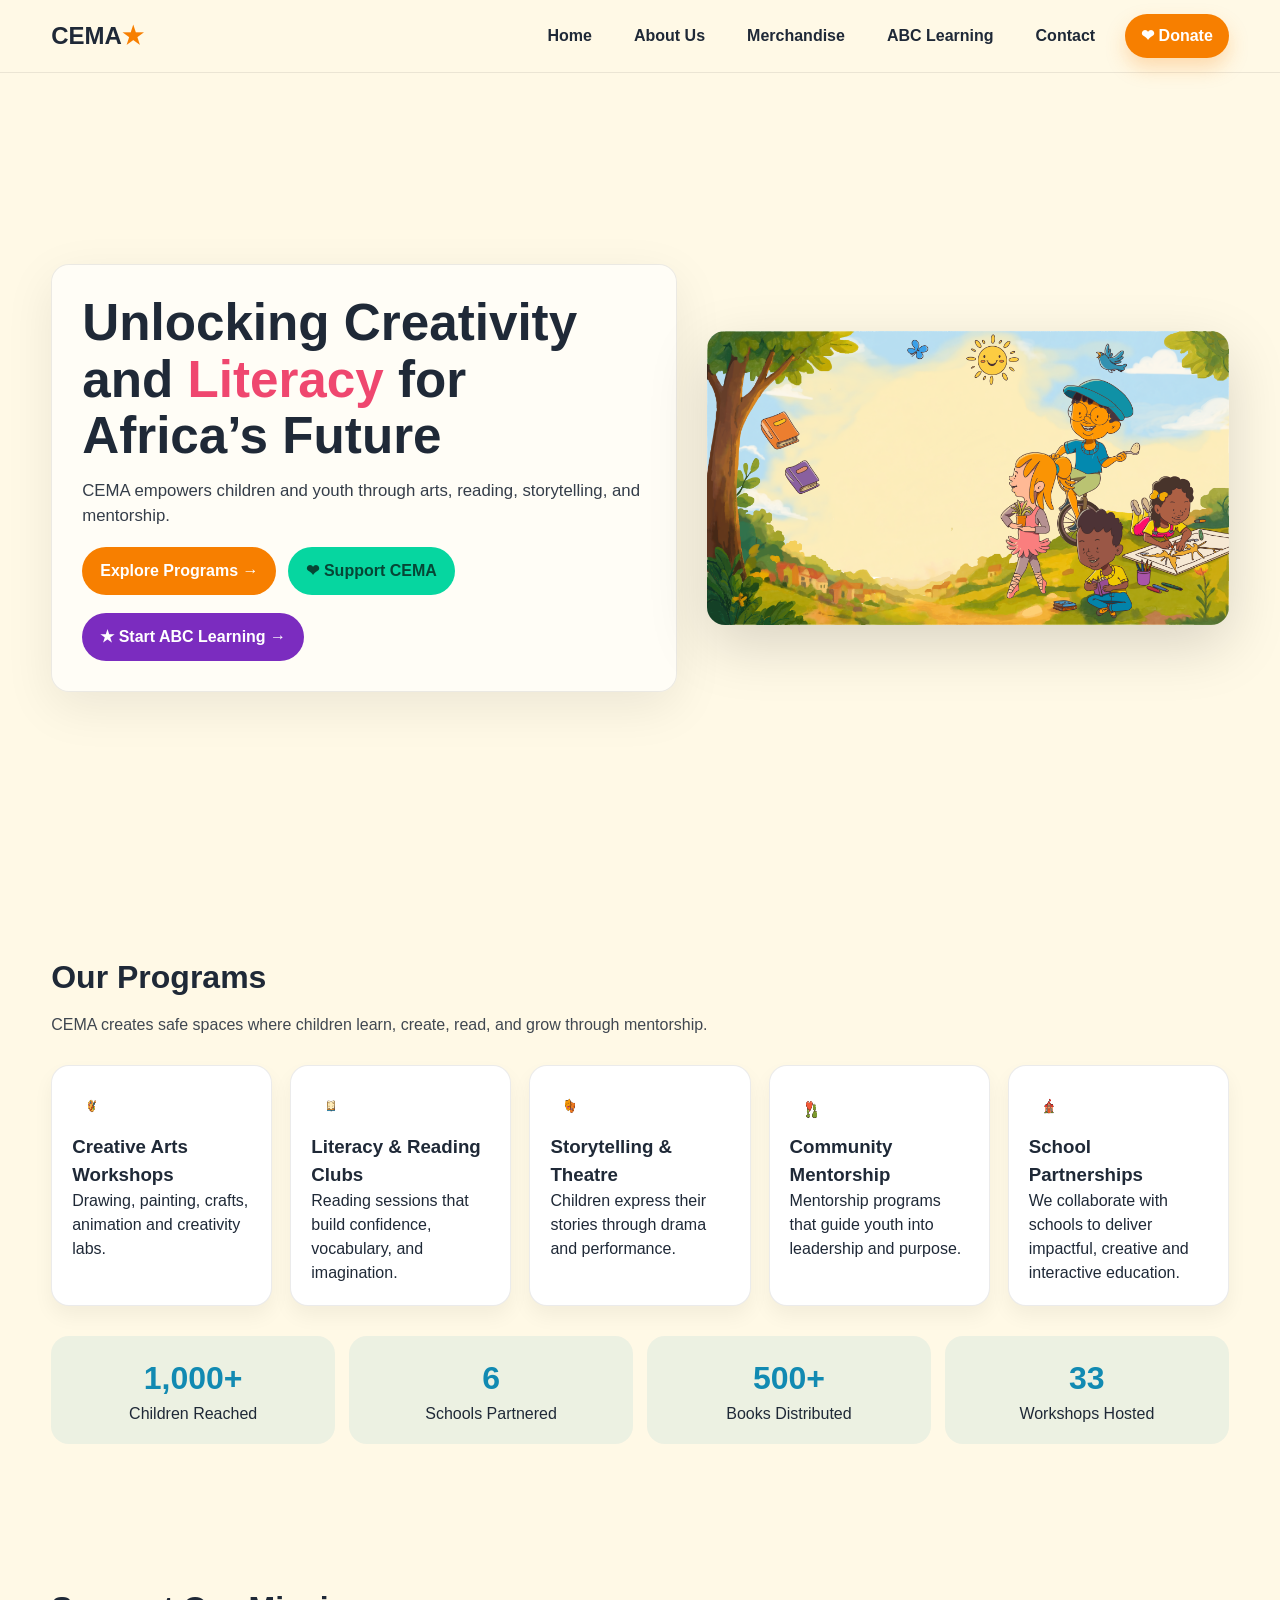
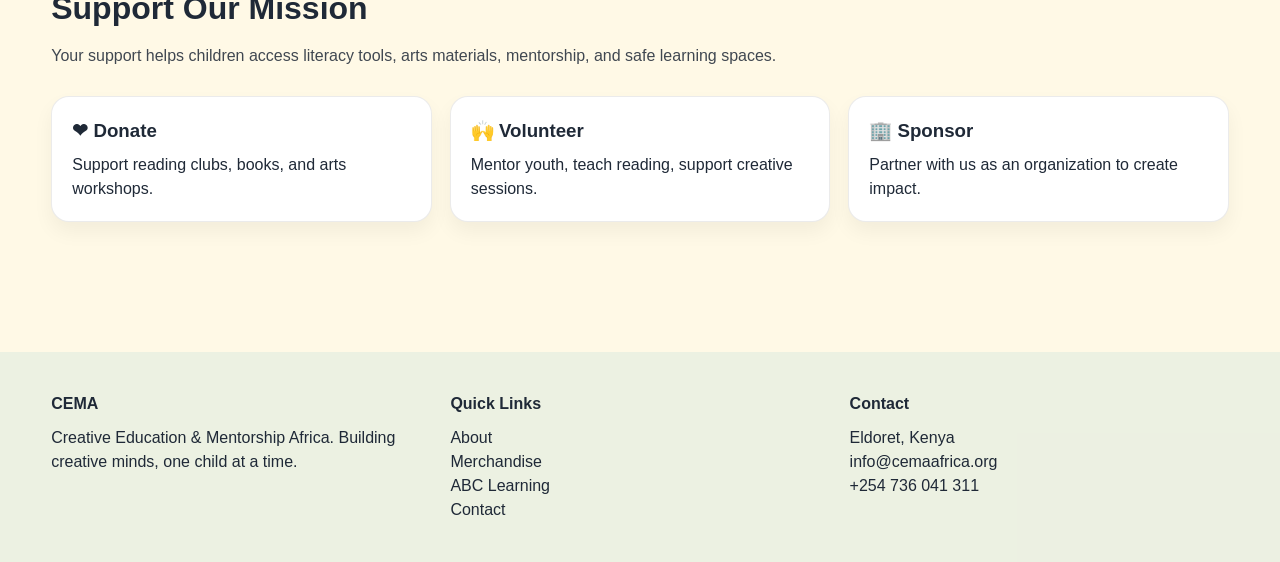
==== commit 18ce39c8: "hero img" ====
--- a/index.html
+++ b/index.html
@@ -54,7 +54,7 @@
 
     <div class="hero-right">
       <div class="hero-image-frame">
-        <img src="assets/hero.png" alt="CEMA Kids Illustration" />
+        <img src="assets/images/hero.png" alt="CEMA Kids Illustration" />
       </div>
     </div>
 
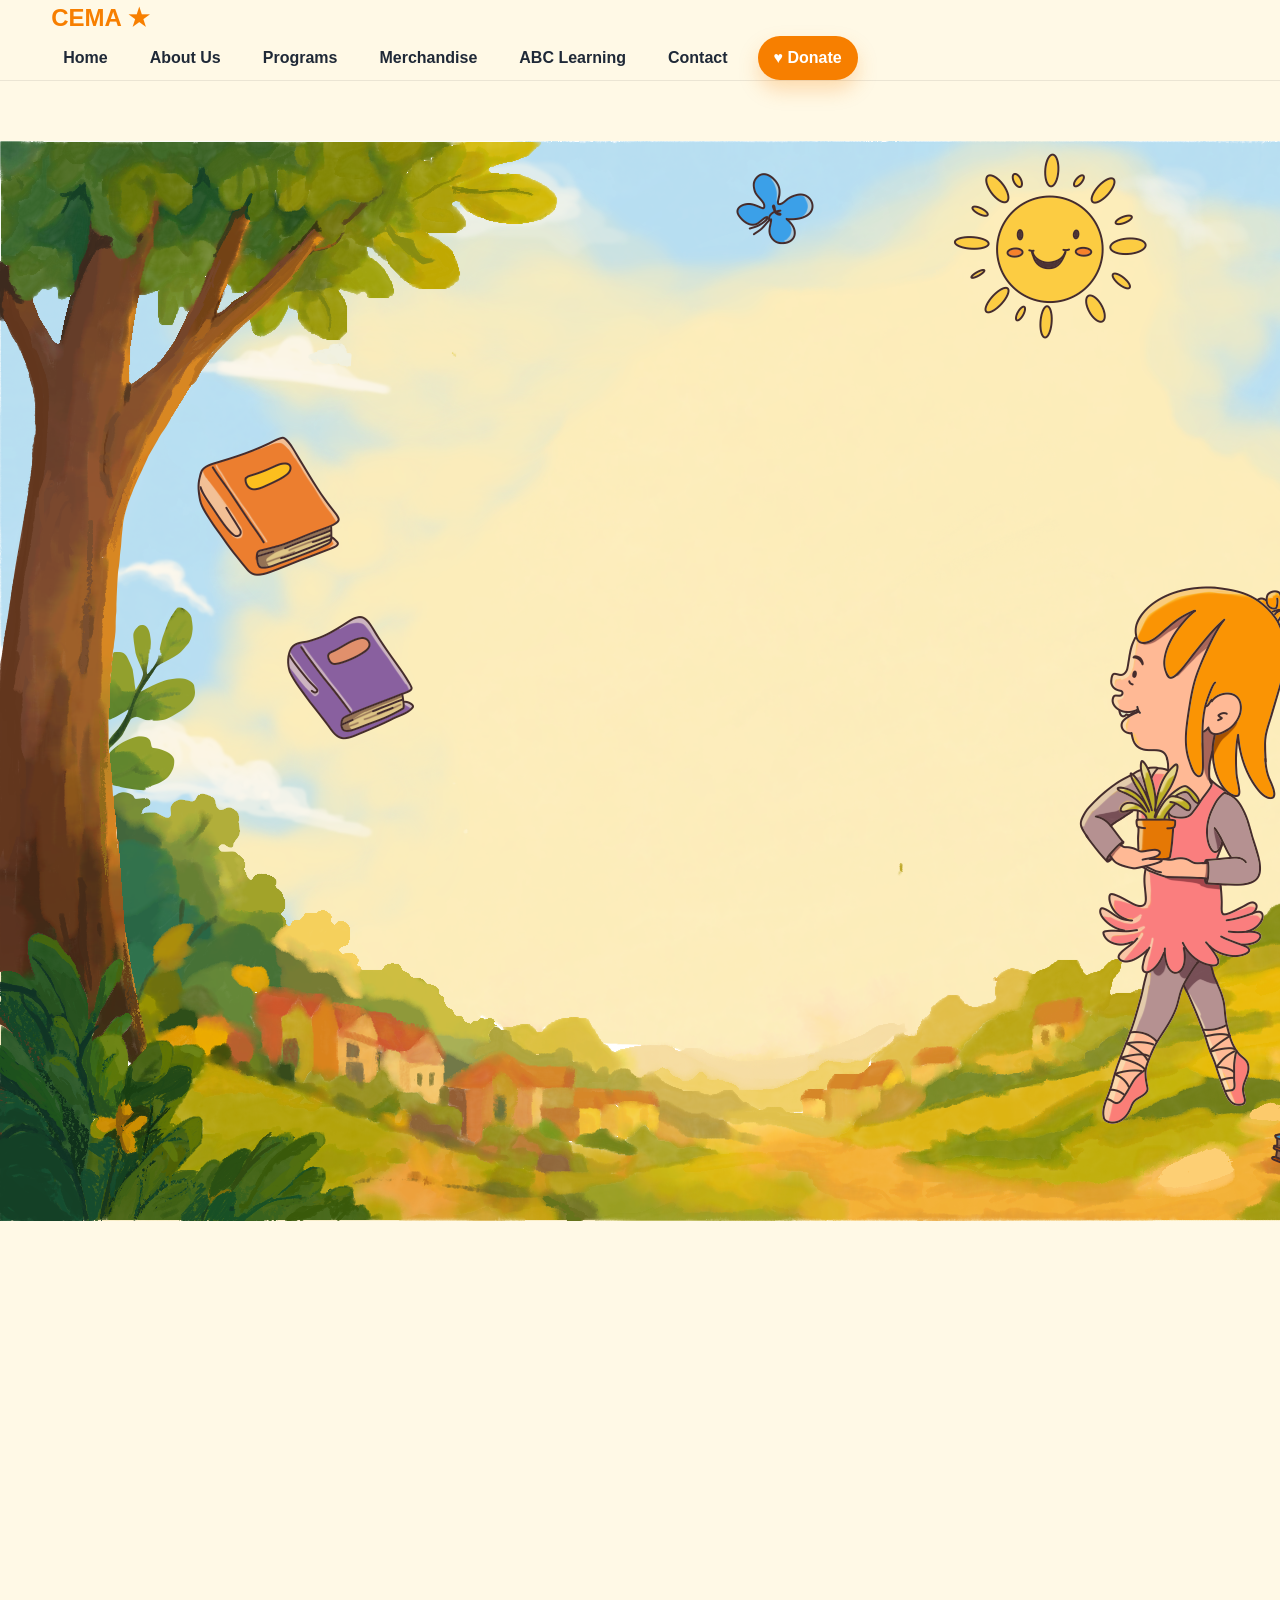
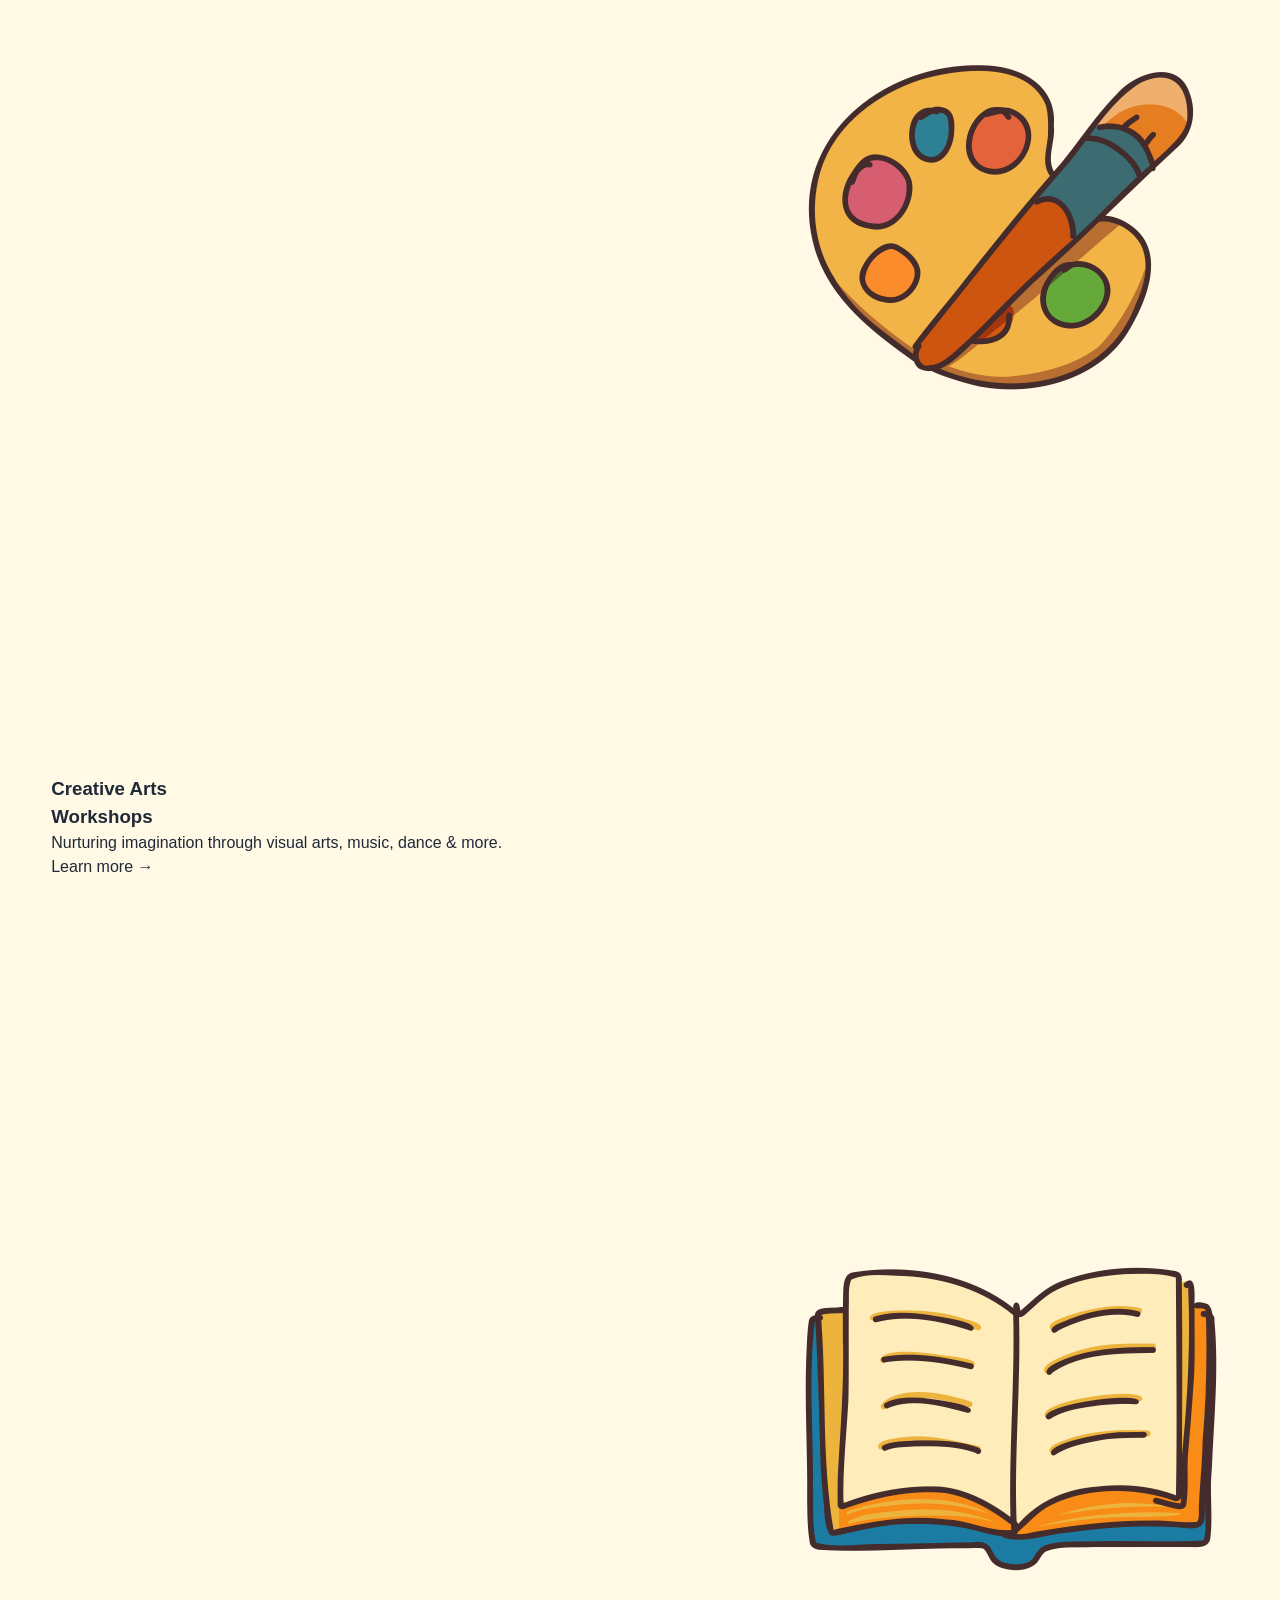
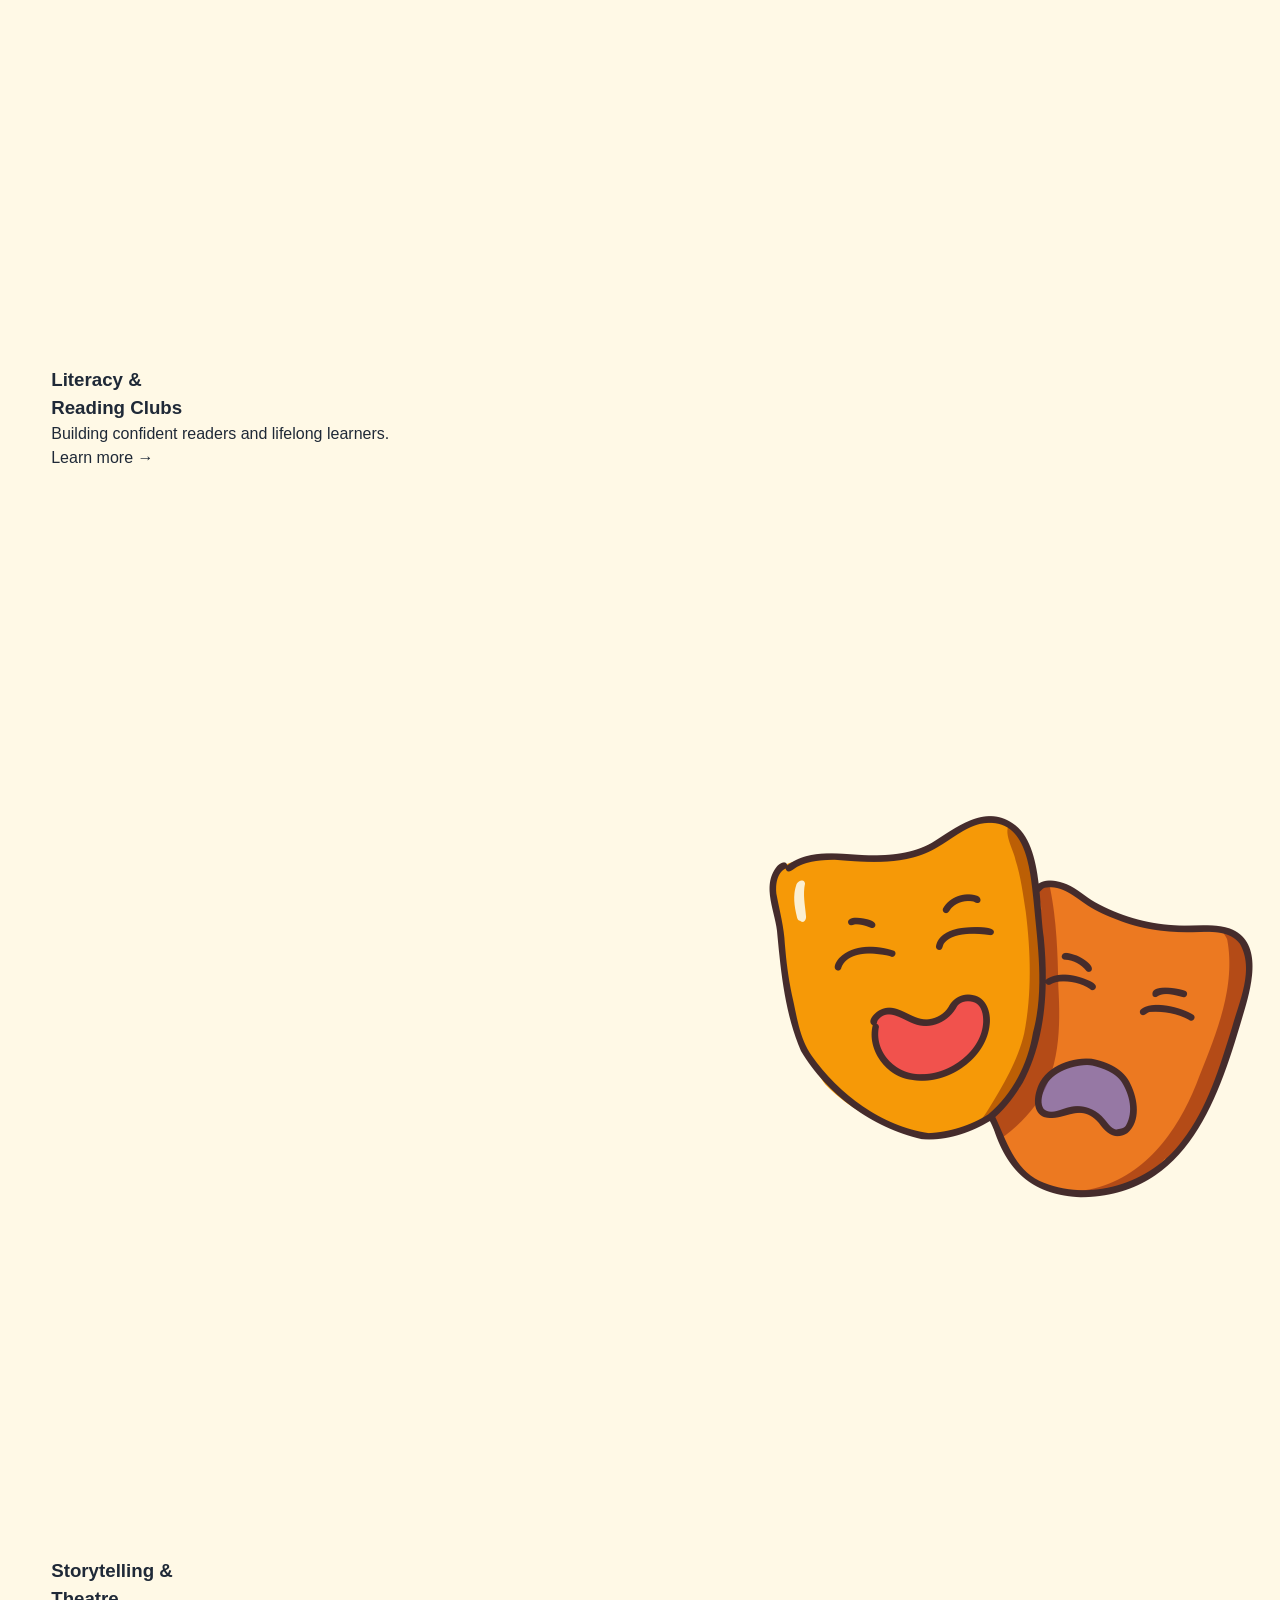
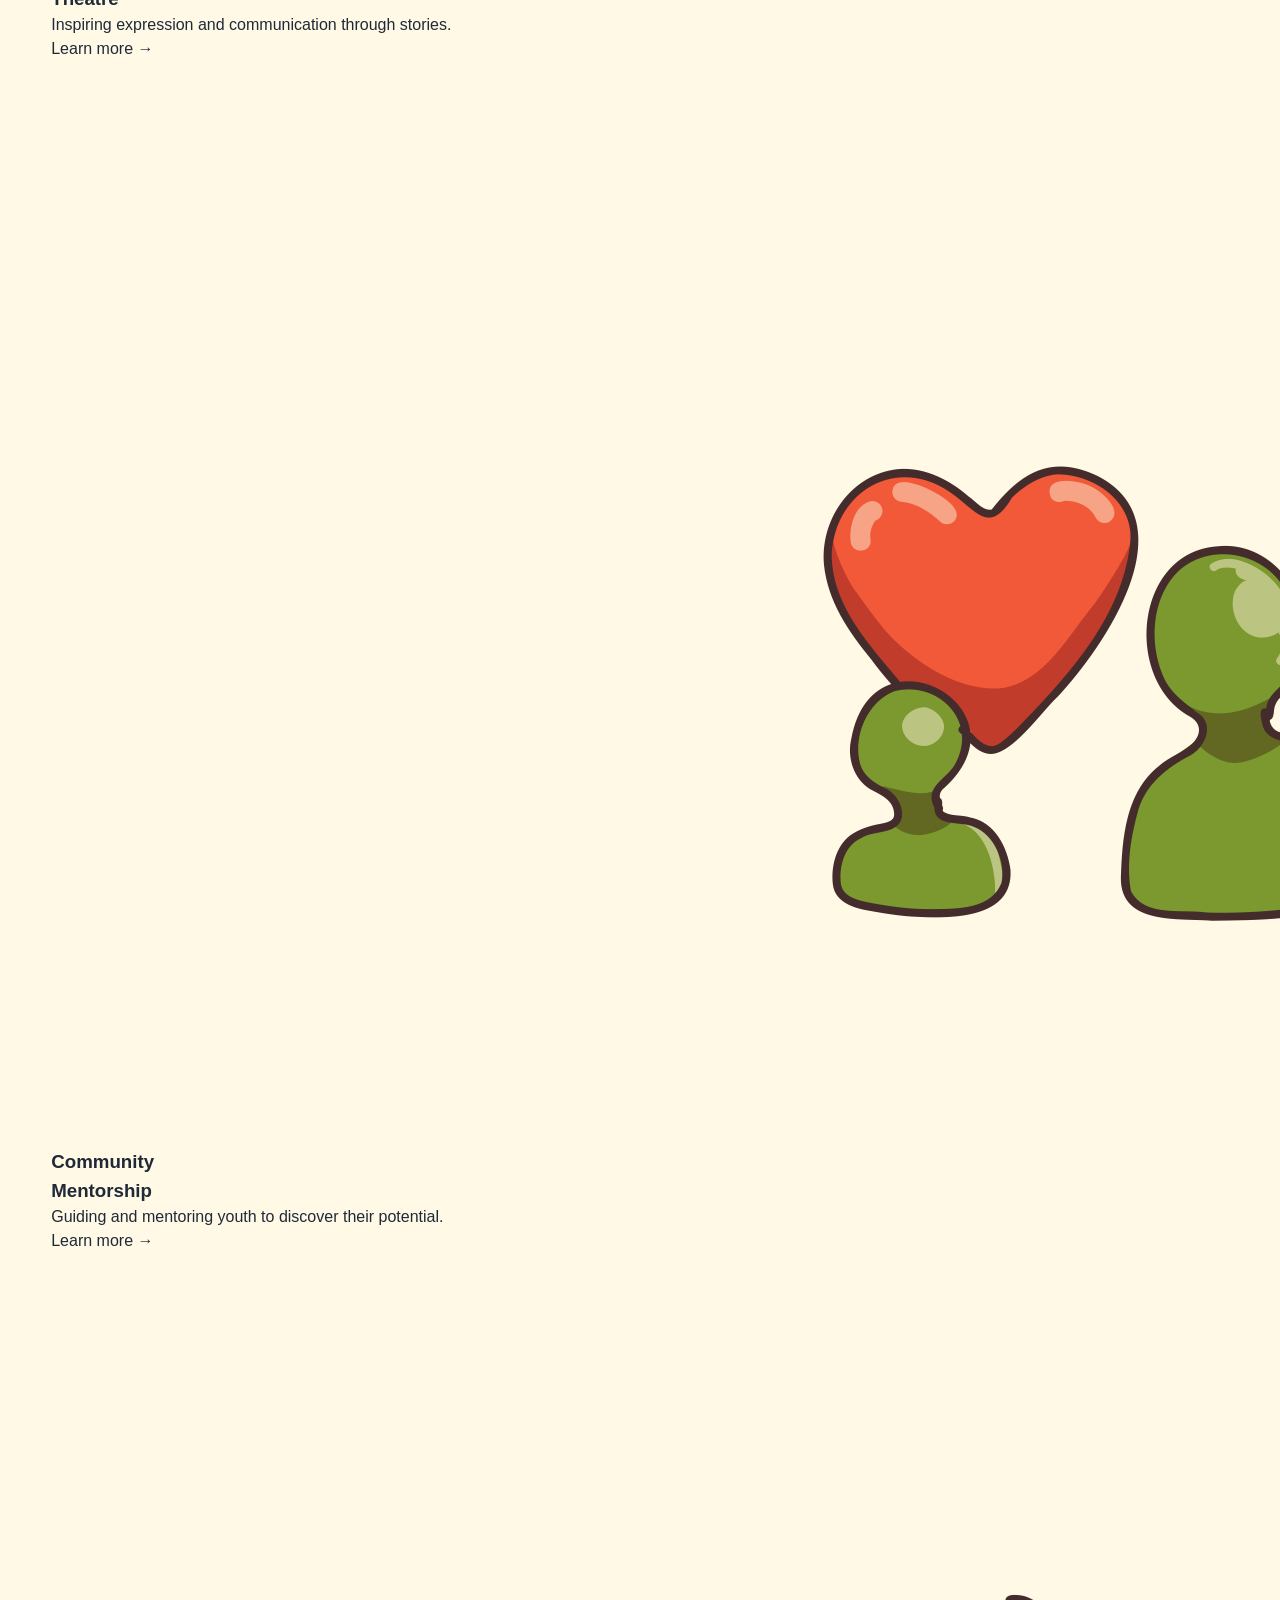
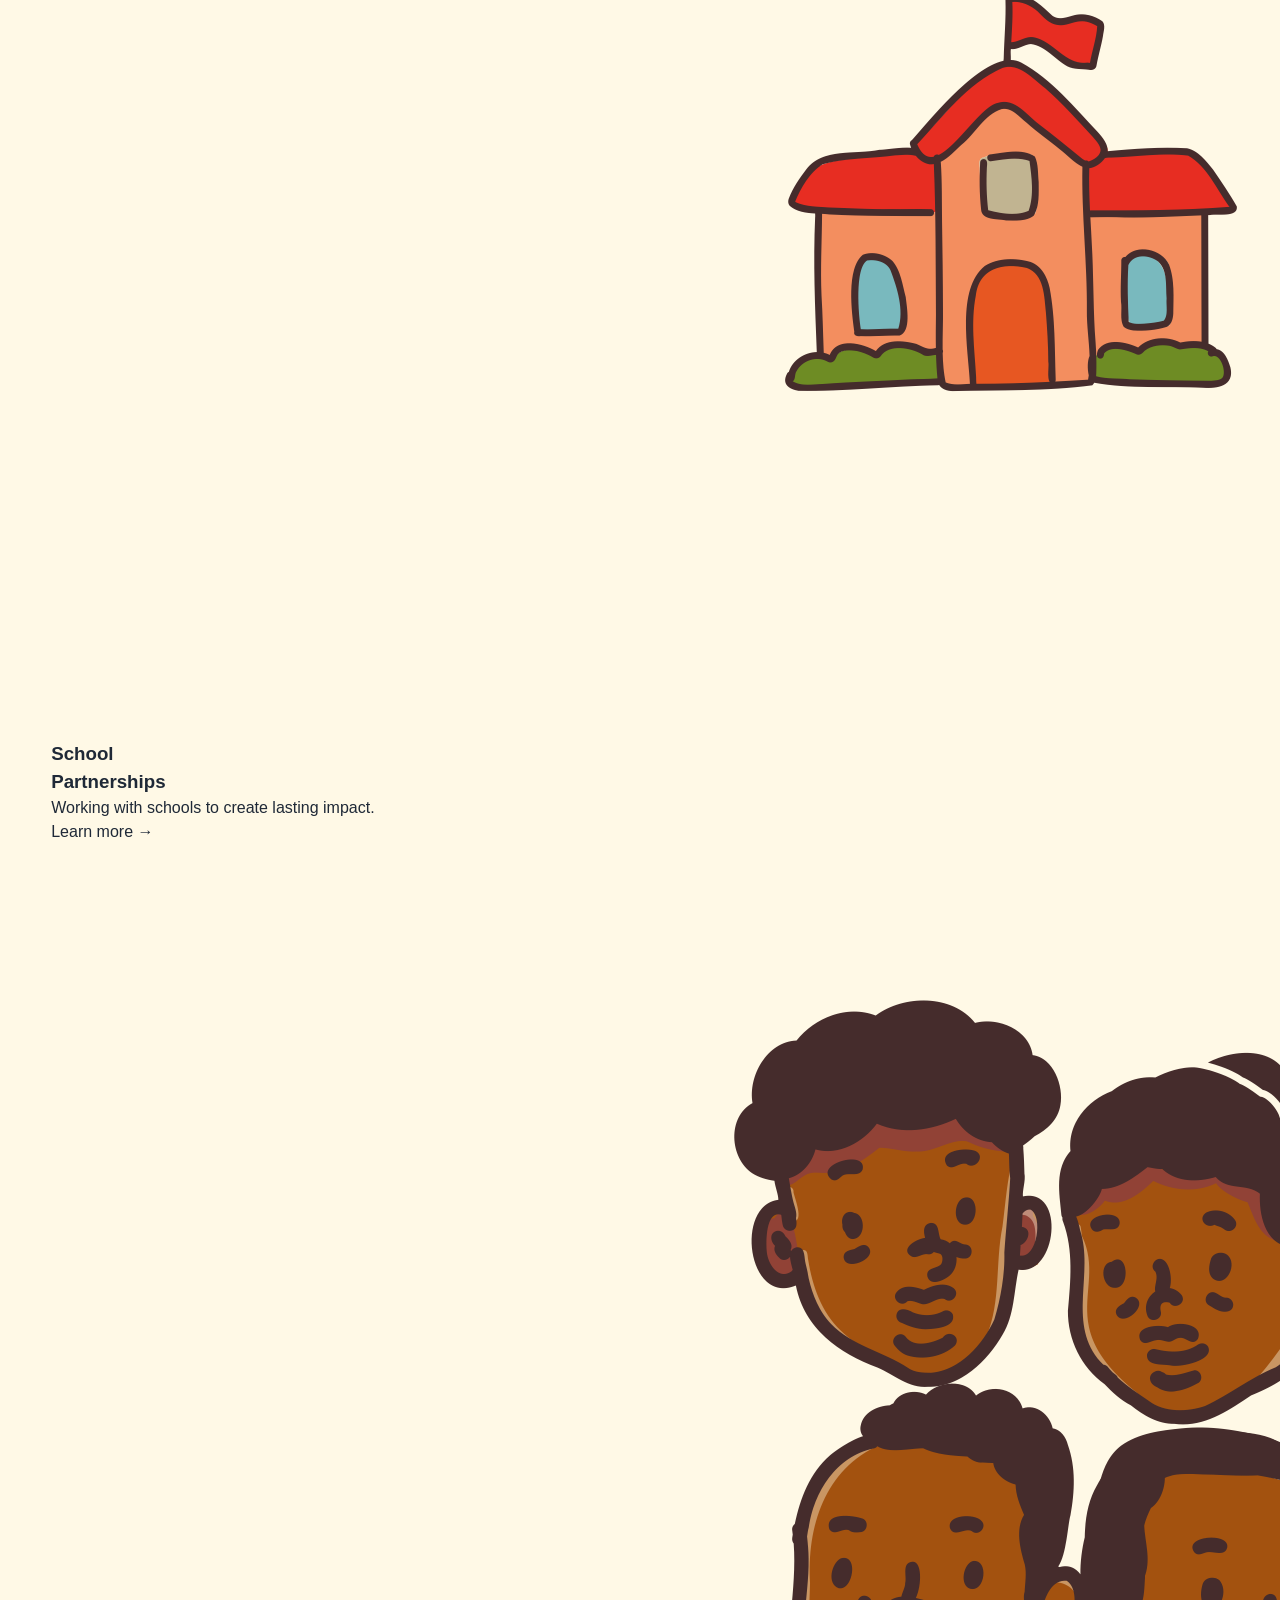
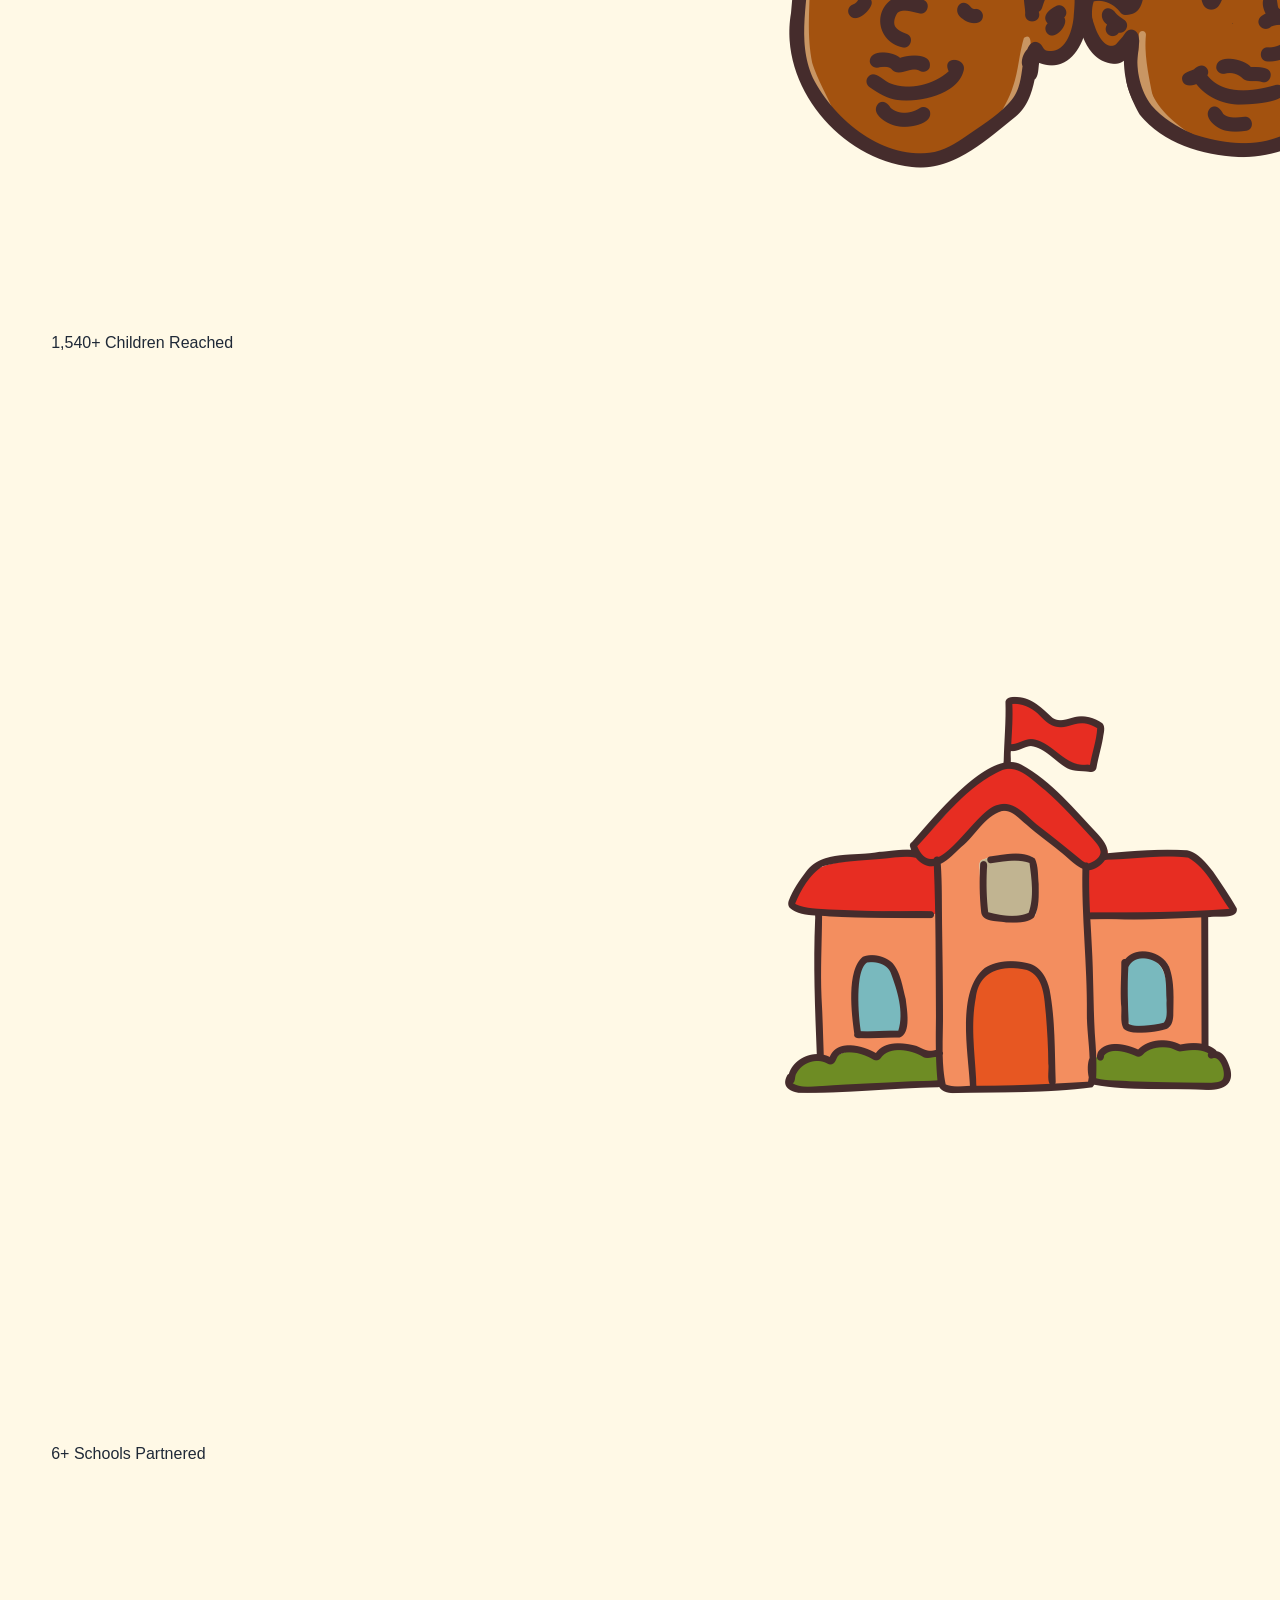
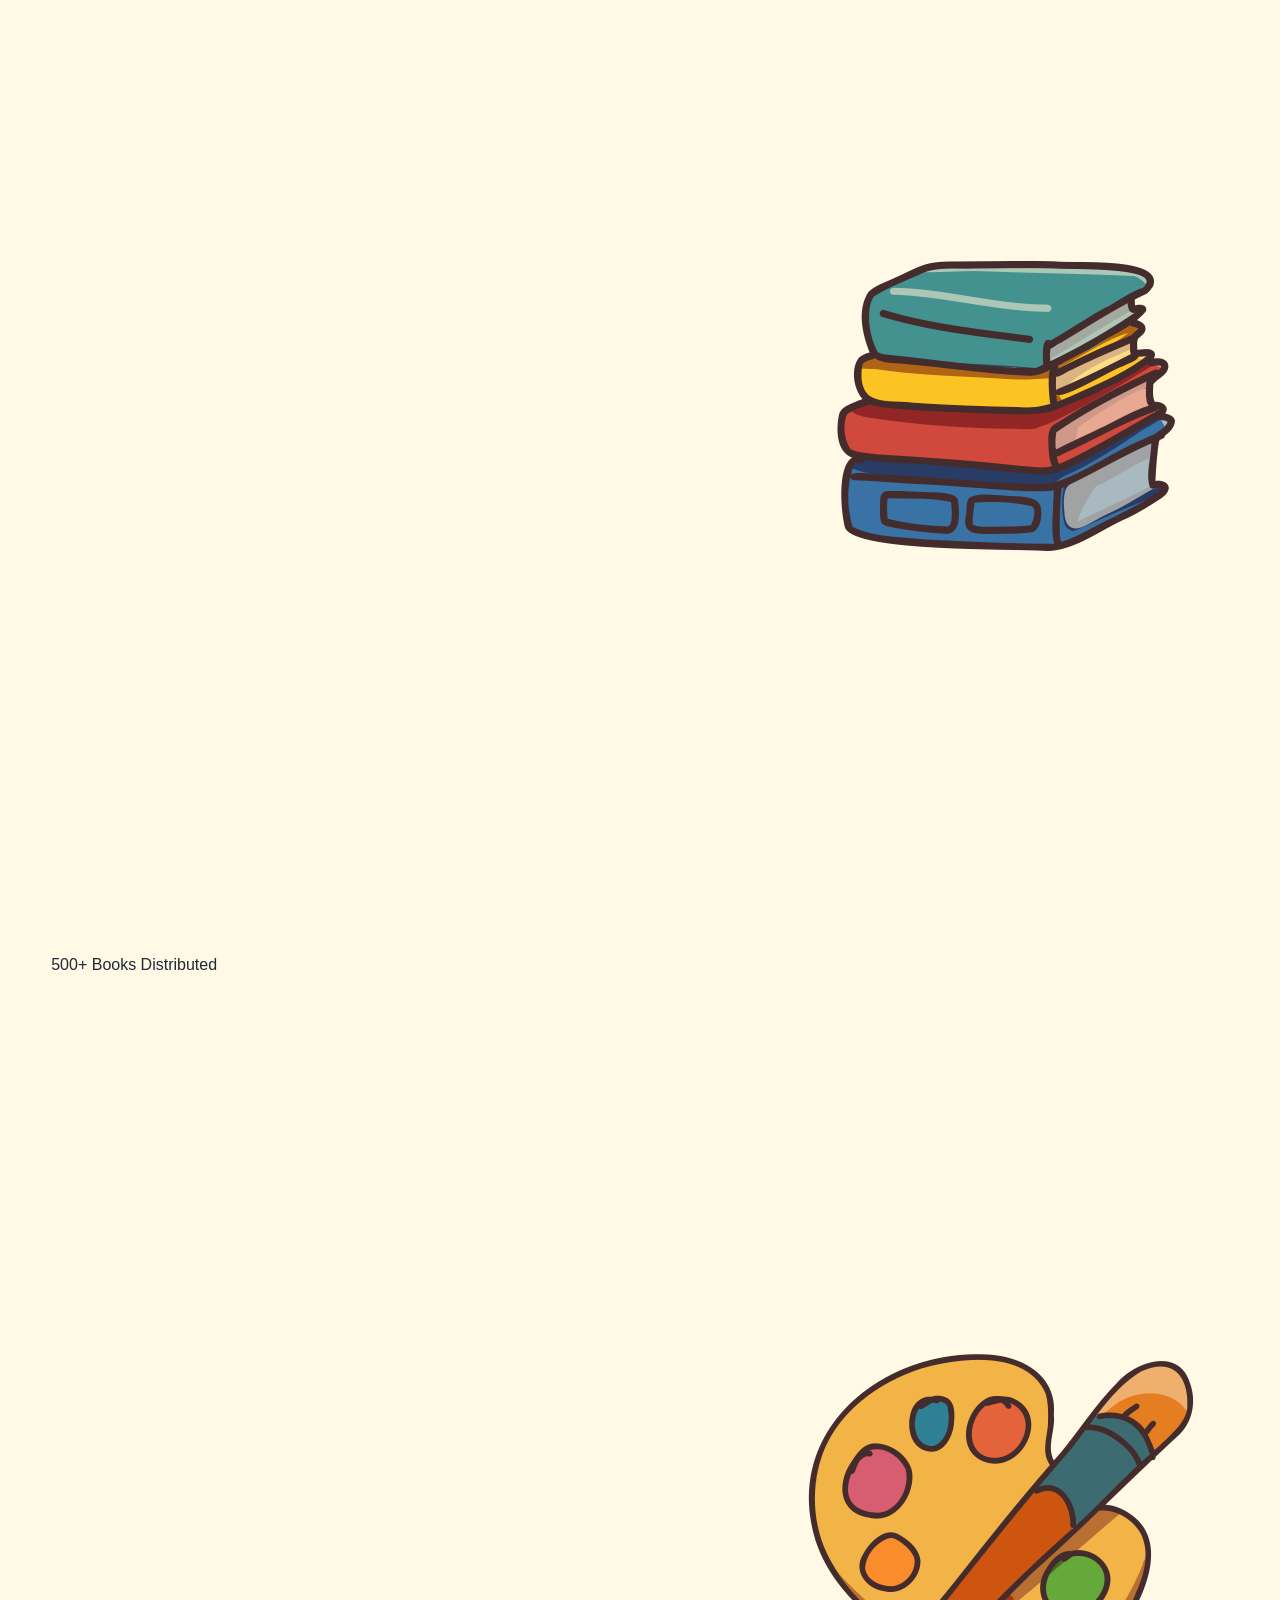
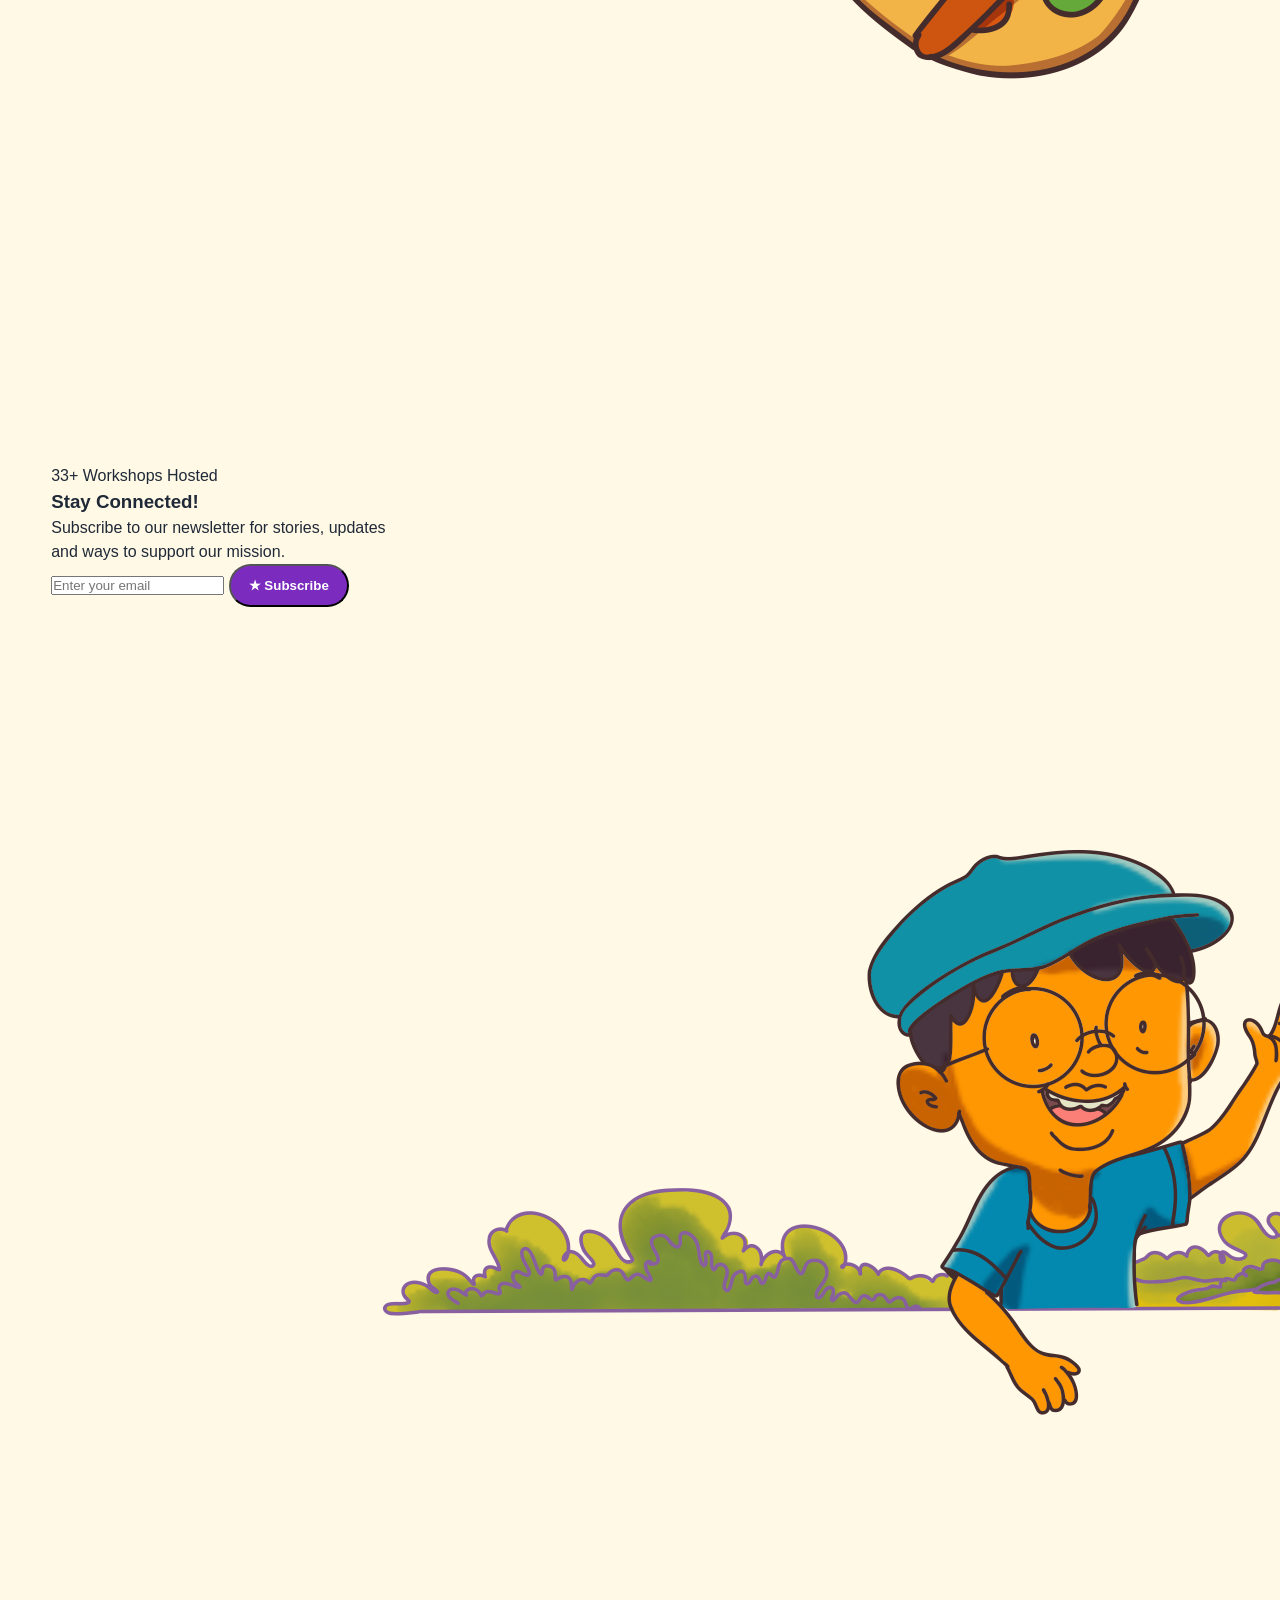
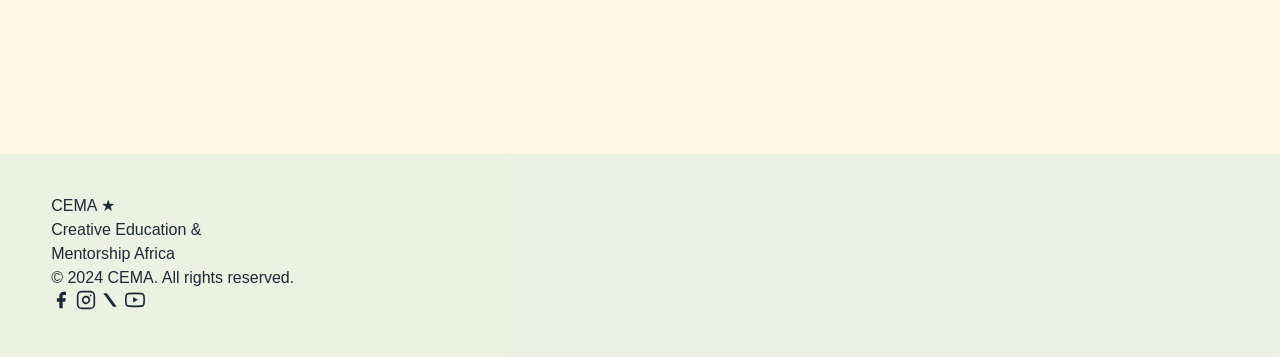
==== commit cbc2472e: "assets" ====
--- a/index.html
+++ b/index.html
@@ -3,184 +3,214 @@
 <head>
   <meta charset="UTF-8"/>
   <meta name="viewport" content="width=device-width, initial-scale=1.0"/>
-  <title>CEMA | Home</title>
+  <title>CEMA | Creative Education & Mentorship Africa</title>
+  <link rel="preconnect" href="https://fonts.googleapis.com">
+  <link rel="preconnect" href="https://fonts.gstatic.com" crossorigin>
+  <link href="https://fonts.googleapis.com/css2?family=Fredoka:wght@300;400;500;600;700&family=Nunito:wght@400;500;600;700&display=swap" rel="stylesheet">
   <link rel="stylesheet" href="style.css"/>
+<base target="_blank">
 </head>
 <body>
 
-<header>
-  <div class="container navbar">
-    <div class="logo">CEMA<span>★</span></div>
-
-    <div class="mobile-toggle" onclick="toggleMenu()">☰</div>
-
-    <nav id="navLinks">
-      <a href="index.html">Home</a>
+<!-- ===== HEADER ===== -->
+<header class="site-header">
+  <div class="container nav-container">
+    <a href="index.html" class="logo">
+      <span class="logo-text">CEMA</span>
+      <span class="logo-star">★</span>
+    </a>
+
+    <button class="mobile-toggle" onclick="toggleMenu()" aria-label="Toggle menu">☰</button>
+
+    <nav id="navLinks" class="main-nav">
+      <a href="index.html" class="active">Home</a>
       <a href="about.html">About Us</a>
+      <a href="programs.html">Programs</a>
       <a href="merchandise.html">Merchandise</a>
       <a href="abc.html">ABC Learning</a>
       <a href="contact.html">Contact</a>
-      <a class="btn-donate" href="#support">❤ Donate</a>
+      <a href="#support" class="btn-donate">
+        <span class="heart">♥</span> Donate
+      </a>
     </nav>
   </div>
 </header>
 
+<!-- ===== HERO SECTION ===== -->
 <section class="hero">
-  <div class="hero-inner">
-
-    <div class="hero-left">
-      <div class="hero-card">
-        <h1>
-          Unlocking Creativity <br />
-          and <span class="highlight-red">Literacy</span> for <br />
-          Africa’s Future
-        </h1>
-
-        <p>
-          CEMA empowers children and youth through arts, reading,
-          storytelling, and mentorship.
-        </p>
-
-        <div class="hero-buttons">
-          <a href="#programs" class="btn btn-orange">Explore Programs →</a>
-          <a href="#support" class="btn btn-green">❤ Support CEMA</a>
-        </div>
-
-        <div class="hero-buttons secondary">
-          <a href="#abc-learning" class="btn btn-purple">★ Start ABC Learning →</a>
-        </div>
-      </div>
-    </div>
-
-    <div class="hero-right">
-      <div class="hero-image-frame">
-        <img src="assets/images/hero.png" alt="CEMA Kids Illustration" />
-      </div>
-    </div>
-
-  </div>
-</section>
-
-<section class="section" id="programs">
+  <div class="hero-bg">
+    <img src="assets/images/hero.png" alt="CEMA Kids Illustration" />
+  </div>
+  <div class="hero-content">
+    <h1>
+      <span class="line blue">Unlocking</span>
+      <span class="line blue">Creativity and</span>
+      <span class="line red">Literacy</span> <span class="line blue">for</span>
+      <span class="line green">Africa's Future</span>
+    </h1>
+    <p class="hero-desc">
+      CEMA empowers children and youth through<br>arts, reading, storytelling, and mentorship.
+    </p>
+    <div class="hero-buttons">
+      <a href="#programs" class="btn btn-orange">Explore Programs →</a>
+      <a href="#support" class="btn btn-green">♥ Support CEMA</a>
+    </div>
+    <div class="hero-buttons secondary">
+      <a href="#abc-learning" class="btn btn-purple">★ Start ABC Learning →</a>
+    </div>
+  </div>
+</section>
+
+<!-- ===== PROGRAMS SECTION ===== -->
+<section class="programs-section" id="programs">
   <div class="container">
-    <h2 class="section-title">Our Programs</h2>
-    <p class="section-subtitle">
-      CEMA creates safe spaces where children learn, create, read, and grow through mentorship.
-    </p>
-
-    <div class="card-grid">
-      <div class="card">
-        <div class="icon">
+    <div class="programs-grid">
+      <!-- Card 1 -->
+      <div class="program-card card-cream">
+        <div class="program-icon">
           <img src="assets/icons/palette.png" alt="Creative Arts">
         </div>
-        <h3>Creative Arts Workshops</h3>
-        <p>Drawing, painting, crafts, animation and creativity labs.</p>
-      </div>
-
-      <div class="card">
-        <div class="icon">
+        <h3>Creative Arts<br>Workshops</h3>
+        <p>Nurturing imagination through visual arts, music, dance & more.</p>
+        <a href="#" class="learn-more">Learn more →</a>
+      </div>
+
+      <!-- Card 2 -->
+      <div class="program-card card-blue">
+        <div class="program-icon">
           <img src="assets/icons/book.png" alt="Reading Clubs">
         </div>
-        <h3>Literacy & Reading Clubs</h3>
-        <p>Reading sessions that build confidence, vocabulary, and imagination.</p>
-      </div>
-
-      <div class="card">
-        <div class="icon">
-          <img src="assets/icons/theatre.png" alt="Theatre">
-        </div>
-        <h3>Storytelling & Theatre</h3>
-        <p>Children express their stories through drama and performance.</p>
-      </div>
-
-      <div class="card">
-        <div class="icon">
+        <h3>Literacy &<br>Reading Clubs</h3>
+        <p>Building confident readers and lifelong learners.</p>
+        <a href="#" class="learn-more">Learn more →</a>
+      </div>
+
+      <!-- Card 3 -->
+      <div class="program-card card-lavender">
+        <div class="program-icon">
+          <img src="assets/icons/theatre.png" alt="Storytelling">
+        </div>
+        <h3>Storytelling &<br>Theatre</h3>
+        <p>Inspiring expression and communication through stories.</p>
+        <a href="#" class="learn-more">Learn more →</a>
+      </div>
+
+      <!-- Card 4 -->
+      <div class="program-card card-green">
+        <div class="program-icon">
           <img src="assets/icons/community.png" alt="Community">
         </div>
-        <h3>Community Mentorship</h3>
-        <p>Mentorship programs that guide youth into leadership and purpose.</p>
-      </div>
-
-      <div class="card">
-        <div class="icon">
+        <h3>Community<br>Mentorship</h3>
+        <p>Guiding and mentoring youth to discover their potential.</p>
+        <a href="#" class="learn-more">Learn more →</a>
+      </div>
+
+      <!-- Card 5 -->
+      <div class="program-card card-peach">
+        <div class="program-icon">
           <img src="assets/icons/school.png" alt="School Partnerships">
         </div>
-        <h3>School Partnerships</h3>
-        <p>We collaborate with schools to deliver impactful, creative and interactive education.</p>
-      </div>
-    </div>
-
-    <div class="stats">
-      <div class="stat-box">
-        <h2>1,000+</h2>
-        <p>Children Reached</p>
-      </div>
-      <div class="stat-box">
-        <h2>6</h2>
-        <p>Schools Partnered</p>
-      </div>
-      <div class="stat-box">
-        <h2>500+</h2>
-        <p>Books Distributed</p>
-      </div>
-      <div class="stat-box">
-        <h2>33</h2>
-        <p>Workshops Hosted</p>
-      </div>
-    </div>
-  </div>
-</section>
-
-<section class="section" id="support">
-  <div class="container">
-    <h2 class="section-title">Support Our Mission</h2>
-    <p class="section-subtitle">
-      Your support helps children access literacy tools, arts materials, mentorship, and safe learning spaces.
-    </p>
-
-    <div class="card-grid">
-      <div class="card">
-        <h3>❤ Donate</h3>
-        <p>Support reading clubs, books, and arts workshops.</p>
-      </div>
-
-      <div class="card">
-        <h3>🙌 Volunteer</h3>
-        <p>Mentor youth, teach reading, support creative sessions.</p>
-      </div>
-
-      <div class="card">
-        <h3>🏢 Sponsor</h3>
-        <p>Partner with us as an organization to create impact.</p>
-      </div>
-    </div>
-  </div>
-</section>
-
-<footer>
-  <div class="container footer-grid">
-    <div>
-      <h4>CEMA</h4>
-      <p>Creative Education & Mentorship Africa. Building creative minds, one child at a time.</p>
-    </div>
-
-    <div>
-      <h4>Quick Links</h4>
-      <p><a href="about.html">About</a></p>
-      <p><a href="merchandise.html">Merchandise</a></p>
-      <p><a href="abc.html">ABC Learning</a></p>
-      <p><a href="contact.html">Contact</a></p>
-    </div>
-
-    <div>
-      <h4>Contact</h4>
-      <p>Eldoret, Kenya</p>
-      <p>info@cemaafrica.org</p>
-      <p>+254 736 041 311</p>
+        <h3>School<br>Partnerships</h3>
+        <p>Working with schools to create lasting impact.</p>
+        <a href="#" class="learn-more">Learn more →</a>
+      </div>
+    </div>
+  </div>
+</section>
+
+<!-- ===== STATS BAR ===== -->
+<section class="stats-bar">
+  <div class="container stats-container">
+    <div class="stat-item">
+      <div class="stat-icon">
+        <img src="assets/icons/children.png" alt="Children">
+      </div>
+      <div class="stat-info">
+        <span class="stat-number">1,540+</span>
+        <span class="stat-label">Children Reached</span>
+      </div>
+    </div>
+    <div class="stat-item">
+      <div class="stat-icon">
+        <img src="assets/icons/school.png" alt="Schools">
+      </div>
+      <div class="stat-info">
+        <span class="stat-number">6+</span>
+        <span class="stat-label">Schools Partnered</span>
+      </div>
+    </div>
+    <div class="stat-item">
+      <div class="stat-icon">
+        <img src="assets/icons/books.png" alt="Books">
+      </div>
+      <div class="stat-info">
+        <span class="stat-number">500+</span>
+        <span class="stat-label">Books Distributed</span>
+      </div>
+    </div>
+    <div class="stat-item">
+      <div class="stat-icon">
+        <img src="assets/icons/palette.png" alt="Workshops">
+      </div>
+      <div class="stat-info">
+        <span class="stat-number">33+</span>
+        <span class="stat-label">Workshops Hosted</span>
+      </div>
+    </div>
+  </div>
+</section>
+
+<!-- ===== NEWSLETTER ===== -->
+<section class="newsletter">
+  <div class="container newsletter-container">
+    <div class="newsletter-left">
+      <h3>Stay Connected!</h3>
+      <p>Subscribe to our newsletter for stories, updates<br>and ways to support our mission.</p>
+    </div>
+    <div class="newsletter-right">
+      <form class="newsletter-form">
+        <input type="email" placeholder="Enter your email" required>
+        <button type="submit" class="btn btn-purple">★ Subscribe</button>
+      </form>
+      <div class="newsletter-boy">
+        <img src="assets/images/john.png" alt="CEMA Boy">
+      </div>
+    </div>
+  </div>
+</section>
+
+<!-- ===== FOOTER ===== -->
+<footer class="site-footer">
+  <div class="container footer-container">
+    <div class="footer-left">
+      <a href="index.html" class="footer-logo">
+        <span class="logo-text">CEMA</span>
+        <span class="logo-star">★</span>
+      </a>
+      <p class="footer-tagline">Creative Education &<br>Mentorship Africa</p>
+    </div>
+    <div class="footer-center">
+      <p class="copyright">© 2024 CEMA. All rights reserved.</p>
+    </div>
+    <div class="footer-right">
+      <div class="social-links">
+        <a href="#" class="social-link" aria-label="Facebook">
+          <svg viewBox="0 0 24 24" width="20" height="20" fill="currentColor"><path d="M18 2h-3a5 5 0 00-5 5v3H7v4h3v8h4v-8h3l1-4h-4V7a1 1 0 011-1h3z"/></svg>
+        </a>
+        <a href="#" class="social-link" aria-label="Instagram">
+          <svg viewBox="0 0 24 24" width="20" height="20" fill="currentColor"><rect x="2" y="2" width="20" height="20" rx="5" ry="5" fill="none" stroke="currentColor" stroke-width="2"/><path d="M16 11.37A4 4 0 1112.63 8 4 4 0 0116 11.37z" fill="none" stroke="currentColor" stroke-width="2"/><line x1="17.5" y1="6.5" x2="17.51" y2="6.5" stroke="currentColor" stroke-width="2" stroke-linecap="round"/></svg>
+        </a>
+        <a href="#" class="social-link" aria-label="X / Twitter">
+          <svg viewBox="0 0 24 24" width="20" height="20" fill="currentColor"><path d="M4 4l11.733 16h4.267l-11.733 -16z"/><path d="M4 20l6.768 -6.768m2.46 -2.46l6.772 -6.772"/></svg>
+        </a>
+        <a href="#" class="social-link" aria-label="YouTube">
+          <svg viewBox="0 0 24 24" width="20" height="20" fill="currentColor"><path d="M22.54 6.42a2.78 2.78 0 00-1.94-2C18.88 4 12 4 12 4s-6.88 0-8.6.46a2.78 2.78 0 00-1.94 2A29 29 0 001 11.75a29 29 0 00.46 5.33A2.78 2.78 0 003.4 19.1c1.72.46 8.6.46 8.6.46s6.88 0 8.6-.46a2.78 2.78 0 001.94-2 29 29 0 00.46-5.33 29 29 0 00-.46-5.33z" fill="none" stroke="currentColor" stroke-width="2"/><polygon points="9.75 15.02 15.5 11.75 9.75 8.48 9.75 15.02" fill="currentColor"/></svg>
+        </a>
+      </div>
     </div>
   </div>
 </footer>
 
 <script src="app.js"></script>
 </body>
-</html>
+</html>
